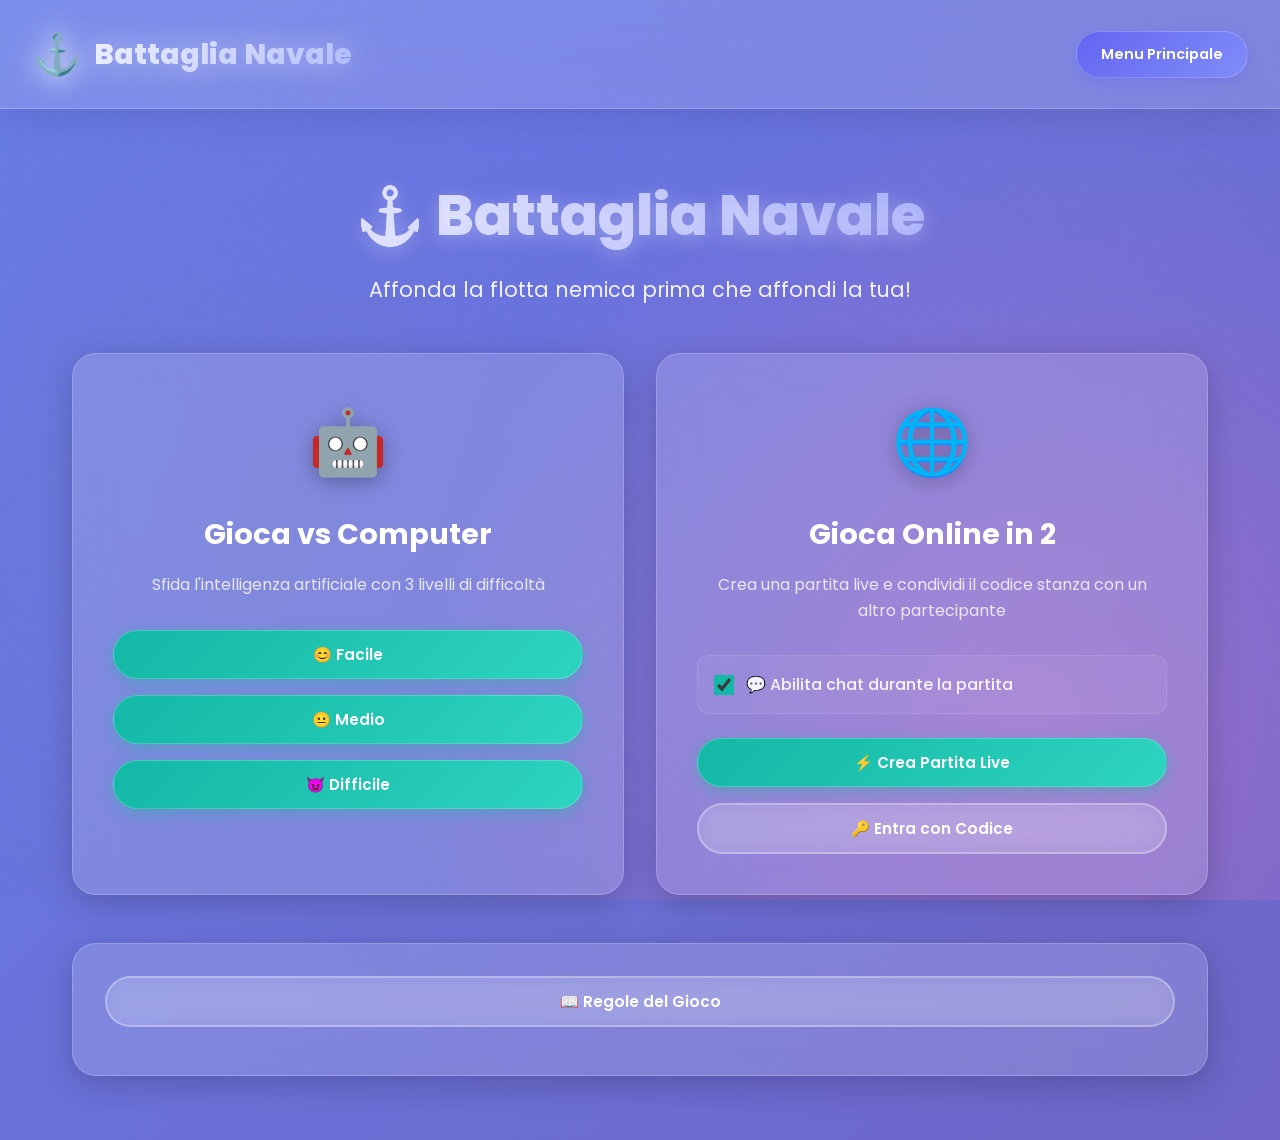
==== frontend/index.html @ 257f8353 "inserito log" ====
<!DOCTYPE html>
<html lang="it">
<head>
    <meta charset="UTF-8">
    <meta name="viewport" content="width=device-width, initial-scale=1.0">
    <meta name="description" content="Battaglia Navale - Gioca contro il computer o sfida un amico online con codice stanza">
    <meta name="keywords" content="battaglia navale, battleship, gioco, ai, multiplayer, online">
    <meta name="author" content="Battaglia Navale">
    
    <meta name="theme-color" content="#6366f1">
    <meta name="apple-mobile-web-app-capable" content="yes">
    <meta name="apple-mobile-web-app-status-bar-style" content="black-translucent">
    <meta name="apple-mobile-web-app-title" content="Battaglia Navale">
    
    <title>Battaglia Navale</title>
    
    <link rel="stylesheet" href="css/style.css?v=2.1">
    <link rel="icon" type="image/svg+xml" href="data:image/svg+xml,<svg xmlns='http://www.w3.org/2000/svg' viewBox='0 0 100 100'><text y='.9em' font-size='90'>⚓</text></svg>">
</head>
<body>
    <header>
        <div class="header-content">
            <div class="logo">
                Battaglia Navale
            </div>
            <div class="header-actions">
                <div class="mode-badge" id="modeBadge">Menu Principale</div>
                <button class="btn btn-secondary" id="backBtn" style="display: none;">
                    ← Indietro
                </button>
            </div>
        </div>
    </header>

    <main>
        <div id="menuScreen" class="screen active">
            <div class="menu-container">
                <div class="menu-hero">
                    <h1 class="menu-title">⚓ Battaglia Navale</h1>
                    <p class="menu-subtitle">Affonda la flotta nemica prima che affondi la tua!</p>
                </div>

                <div class="menu-options">
                    <div class="menu-card">
                        <div class="menu-card-icon">🤖</div>
                        <h2 class="menu-card-title">Gioca vs Computer</h2>
                        <p class="menu-card-description">Sfida l'intelligenza artificiale con 3 livelli di difficoltà</p>
                        <div class="difficulty-buttons">
                            <button class="btn btn-primary" data-mode="cpu" data-difficulty="easy">
                                😊 Facile
                            </button>
                            <button class="btn btn-primary" data-mode="cpu" data-difficulty="medium">
                                😐 Medio
                            </button>
                            <button class="btn btn-primary" data-mode="cpu" data-difficulty="hard">
                                😈 Difficile
                            </button>
                        </div>
                    </div>

                    <div class="menu-card">
                        <div class="menu-card-icon">🌐</div>
                        <h2 class="menu-card-title">Gioca Online in 2</h2>
                        <p class="menu-card-description">Crea una partita live e condividi il codice stanza con un altro partecipante</p>
                        <div class="chat-option-container">
                            <label class="chat-option-label">
                                <input type="checkbox" id="enableChatCheckbox" checked>
                                <span class="chat-option-text">💬 Abilita chat durante la partita</span>
                            </label>
                        </div>
                        <div class="difficulty-buttons">
                            <button class="btn btn-primary" data-mode="online-quick">
                                ⚡ Crea Partita Live
                            </button>
                            <button class="btn btn-secondary" data-mode="online-private">
                                🔑 Entra con Codice
                            </button>
                        </div>
                    </div>
                </div>

                <div class="rules-section">
                    <button class="btn btn-secondary" id="toggleRules">
                        📖 Regole del Gioco
                    </button>
                    <div class="rules-content" id="rulesContent" style="display: none;">
                        <h3>Come si gioca</h3>
                        <ul>
                            <li><strong>Obiettivo:</strong> Affonda tutte le navi avversarie prima che affondi le tue</li>
                            <li><strong>Griglia:</strong> 10x10 (A-J, 1-10)</li>
                            <li><strong>Navi:</strong> Portaerei (5), Corazzata (4), Incrociatore (3), Sottomarino (3), Cacciatorpediniere (2)</li>
                            <li><strong>Setup:</strong> Posiziona le tue navi orizzontalmente o verticalmente (senza sovrapposizioni)</li>
                            <li><strong>Turni:</strong> A turno, scegli una cella nella griglia avversaria per attaccare</li>
                            <li><strong>Esiti:</strong> 💧 Acqua (mancato), ✕ Colpito, 💥 Affondato</li>
                            <li><strong>Online:</strong> Un giocatore crea la stanza e condivide il codice, l'altro entra con quel codice</li>
                            <li><strong>Vittoria:</strong> Vince chi affonda per primo tutte le navi avversarie</li>
                        </ul>
                    </div>
                </div>
            </div>
        </div>

        <div id="setupScreen" class="screen">
            <div class="setup-container">
                <div class="setup-header">
                    <h2 class="setup-title">Posiziona le tue navi</h2>
                    <p class="setup-subtitle">Clicca su una nave e poi sulla griglia per posizionarla</p>
                    <div id="onlineSetupInfo" class="online-setup-info" style="display: none;">
                        <strong>Partita live:</strong> condividi il codice
                        <span id="activeRoomCode" style="font-weight: bold; font-size: 1.2em; color: #6366f1;">-</span>
                        <button class="btn btn-copy" id="copySetupCodeBtn" title="Copia codice">📋 Copia</button>
                        con l'altro partecipante
                    </div>
                </div>

                <div class="setup-content">
                    <div class="ships-panel">
                        <h3>Flotta Disponibile</h3>
                        <div id="shipsList" class="ships-selection"></div>
                        <div class="setup-controls">
                            <button class="btn btn-secondary" id="rotateBtn">
                                🔄 Ruota Nave
                            </button>
                            <button class="btn btn-secondary" id="randomBtn">
                                🎲 Posizionamento Casuale
                            </button>
                            <button class="btn btn-primary" id="startGameBtn" disabled>
                                ▶️ Inizia Partita
                            </button>
                        </div>
                    </div>

                    <div class="setup-grid-container">
                        <div id="setupGrid" class="grid"></div>
                        <div class="setup-legend">
                            <div class="legend-item">
                                <div class="legend-color" style="background: linear-gradient(135deg, rgba(51, 65, 85, 0.9) 0%, rgba(30, 41, 59, 0.9) 100%);"></div>
                                <span>Nave posizionata</span>
                            </div>
                            <div class="legend-item">
                                <div class="legend-color" style="background: linear-gradient(135deg, #0ea5e9 0%, #0284c7 100%);"></div>
                                <span>Acqua</span>
                            </div>
                        </div>
                    </div>

                    <div class="placement-mode-panel">
                        <h3>Modalità Posizionamento</h3>
                        <div class="placement-mode-toggle">
                            <label class="mode-option">
                                <input type="radio" name="placementMode" value="quick" checked>
                                <div class="mode-content">
                                    <span class="mode-icon">⚡</span>
                                    <div>
                                        <strong>Rapido</strong>
                                        <small>1 click, posizionamento automatico</small>
                                    </div>
                                </div>
                            </label>
                            <label class="mode-option">
                                <input type="radio" name="placementMode" value="manual">
                                <div class="mode-content">
                                    <span class="mode-icon">✋</span>
                                    <div>
                                        <strong>Manuale</strong>
                                        <small>Seleziona ogni cella della nave</small>
                                    </div>
                                </div>
                            </label>
                        </div>
                        
                        <div id="manualModeControls" style="display: none;">
                            <div class="selection-counter" id="selectionCounter">
                                0/5 celle selezionate
                            </div>
                            <div class="selection-hint" id="selectionHint">
                                Seleziona le celle sulla stessa riga o colonna
                            </div>
                            <div class="manual-controls">
                                <button class="btn btn-secondary" id="cancelSelectionBtn">
                                    ❌ Annulla
                                </button>
                                <button class="btn btn-primary" id="confirmPlacementBtn" disabled>
                                    ✓ Conferma Posizionamento
                                </button>
                            </div>
                        </div>
                    </div>
                </div>
            </div>
        </div>

        <div id="gameScreen" class="screen">
            <div class="game-container">
                <div class="online-status-bar" id="onlineStatusBar" style="display: none;">
                    <div>
                        <strong>Codice stanza:</strong>
                        <span id="gameRoomCode" style="font-weight: bold; font-size: 1.1em; color: #6366f1;">-</span>
                        <button class="btn btn-copy btn-copy-small" id="copyGameCodeBtn" title="Copia codice">📋</button>
                    </div>
                    <div><strong>Stato:</strong> <span id="connectionStatus">Connesso</span></div>
                </div>

                <div class="grids-area">
                    <div class="grid-section grid-section-enemy">
                        <div class="grid-header">
                            <h3 class="grid-title">🎯 Griglia Nemica</h3>
                            <div class="turn-indicator turn-waiting" id="enemyTurnIndicator">
                                In attesa...
                            </div>
                        </div>
                        <div class="grid-wrapper">
                            <div id="enemyGrid" class="grid grid-large"></div>
                            <div class="ships-compact">
                                <h4>⚓ Flotta</h4>
                                <ul class="ships-list-compact" id="enemyShipsList"></ul>
                            </div>
                        </div>
                        <div class="grid-stats">
                            <h4>📊 I Miei Attacchi</h4>
                            <div class="stats-compact">
                                <div class="stat-item-compact">
                                    <div class="stat-label">Colpi</div>
                                    <div class="stat-value" id="shotsCount">0</div>
                                </div>
                                <div class="stat-item-compact">
                                    <div class="stat-label">Colpiti</div>
                                    <div class="stat-value" id="hitsCount">0</div>
                                </div>
                                <div class="stat-item-compact">
                                    <div class="stat-label">Mancati</div>
                                    <div class="stat-value" id="missesCount">0</div>
                                </div>
                                <div class="stat-item-compact">
                                    <div class="stat-label">Precisione</div>
                                    <div class="stat-value" id="accuracyValue">0%</div>
                                </div>
                            </div>
                        </div>
                    </div>

                    <div class="grid-section grid-section-my">
                        <div class="grid-header">
                            <h3 class="grid-title">🛡️ La Mia Flotta</h3>
                            <div class="turn-indicator turn-waiting" id="myTurnIndicator">
                                In attesa...
                            </div>
                        </div>
                        <div class="grid-wrapper">
                            <div id="myGrid" class="grid grid-large"></div>
                            <div class="ships-compact">
                                <h4>🚢 Flotta</h4>
                                <ul class="ships-list-compact" id="myShipsList"></ul>
                            </div>
                        </div>
                        <div class="grid-stats">
                            <h4>📊 Attacchi Nemici</h4>
                            <div class="stats-compact">
                                <div class="stat-item-compact">
                                    <div class="stat-label">Colpi</div>
                                    <div class="stat-value" id="enemyShotsCount">0</div>
                                </div>
                                <div class="stat-item-compact">
                                    <div class="stat-label">Colpiti</div>
                                    <div class="stat-value" id="enemyHitsCount">0</div>
                                </div>
                                <div class="stat-item-compact">
                                    <div class="stat-label">Mancati</div>
                                    <div class="stat-value" id="enemyMissesCount">0</div>
                                </div>
                                <div class="stat-item-compact">
                                    <div class="stat-label">Precisione</div>
                                    <div class="stat-value" id="enemyAccuracyValue">0%</div>
                                </div>
                            </div>
                        </div>
                        <div class="my-grid-actions">
                            <button class="btn btn-secondary" id="surrenderBtn">
                                🏳️ Arrenditi
                            </button>
                        </div>
                    </div>
                </div>

                <div id="chatPanel" class="chat-panel" style="display: none;">
                    <div class="chat-header">
                        <h3>💬 Chat partita</h3>
                    </div>
                    <div id="chatMessages" class="chat-messages"></div>
                    <div class="chat-input-row">
                        <input type="text" id="chatInput" class="chat-input" maxlength="200" placeholder="Scrivi un messaggio...">
                        <button class="btn btn-primary" id="sendChatBtn">Invia</button>
                    </div>
                </div>
            </div>
        </div>

        <div id="privateRoomModal" class="modal" style="display: none;">
            <div class="modal-content">
                <h2>🔑 Entra in una partita live</h2>
                <div class="modal-body">
                    <p>Inserisci il codice partecipante condiviso dall'altro giocatore.</p>
                    <input type="text" id="roomCodeInput" class="room-code-input" maxlength="64" placeholder="Es. abc123xyz">
                </div>
                <div class="modal-actions">
                    <button class="btn btn-secondary" id="cancelRoomBtn">Annulla</button>
                    <button class="btn btn-primary" id="joinRoomBtn">Entra</button>
                </div>
            </div>
        </div>

        <div id="slotMachineModal" class="modal" style="display: none;">
            <div class="modal-content slot-machine-modal">
                <h2 class="slot-machine-title">🎉 Complimenti! 🎉</h2>
                <p class="slot-machine-subtitle">Hai affondato una nave!<br>Premi START per scoprire il tuo premio!</p>
                
                <div class="slot-machine-container">
                    <div class="slot-machine">
                        <div class="slot-reel" id="slotReel1">
                            <div class="slot-item">Dimmi</div>
                            <div class="slot-item">Dammi</div>
                            <div class="slot-item">Comanda</div>
                        </div>
                    </div>
                </div>
                
                <div class="slot-result" id="slotResult" style="display: none;">
                    <div class="slot-result-text"></div>
                </div>
                
                <div class="modal-actions">
                    <button class="btn btn-primary btn-large start-button" id="startStopSlotBtn">
                        🎰 START
                    </button>
                    <button class="btn btn-secondary" id="closeSlotBtn" style="display: none;">
                        Continua a Giocare
                    </button>
                </div>
            </div>
        </div>
        <div id="opponentSlotModal" class="modal" style="display: none;">
            <div class="modal-content slot-machine-modal">
                <h2 class="slot-machine-title">😱 Che disdetta!</h2>
                <p class="slot-machine-subtitle">Il tuo avversario ha affondato una tua nave...<br>e ora stai per conoscere la tua penitenza!</p>
                
                <div class="slot-machine-container">
                    <div class="slot-machine">
                        <div class="slot-reel spinning" id="opponentSlotReel">
                            <div class="slot-item">Dimmi</div>
                            <div class="slot-item">Dammi</div>
                            <div class="slot-item">Comanda</div>
                        </div>
                    </div>
                </div>
                
                <div class="slot-result" id="opponentSlotResult" style="display: none;">
                    <div class="slot-result-text"></div>
                </div>
                
                <div class="modal-actions">
                    <button class="btn btn-secondary" id="closeOpponentSlotBtn" style="display: none;">
                        Continua a Giocare
                    </button>
                </div>
            </div>
        </div>


        <div id="gameOverModal" class="modal" style="display: none;">
            <div class="modal-content">
                <h2 id="gameOverTitle">Partita Terminata</h2>
                <div class="modal-body">
                    <div id="gameOverMessage" class="game-over-message"></div>
                    <div id="gameOverStats" class="game-over-stats"></div>
                </div>
                <div class="modal-actions">
                    <button class="btn btn-primary" id="playAgainBtn">Gioca Ancora</button>
                    <button class="btn btn-secondary" id="backToMenuBtn">Menu Principale</button>
                </div>
            </div>
        </div>
    </main>

    <div id="toastContainer" class="toast-container"></div>

    <script src="js/peerjs.min.js?v=2"></script>
    <script src="js/utils.js?v=2"></script>
    <script src="js/ship.js?v=2"></script>
    <script src="js/grid.js?v=2"></script>
    <script src="js/ai.js?v=2"></script>
    <script src="js/game-engine.js?v=2"></script>
    <script src="js/ui.js?v=2"></script>
    <script src="js/placement-modes.js?v=2"></script>
    <script src="js/slot-machine.js?v=2"></script>
    <script src="js/peer-multiplayer.js?v=2"></script>
    <script src="js/app.js?v=2"></script>
</body>
</html>
---- frontend/css/style.css ----
@import url('https://fonts.googleapis.com/css2?family=Poppins:wght@300;400;600;700;800&display=swap');

* {
    margin: 0;
    padding: 0;
    box-sizing: border-box;
}

:root {
    --primary-color: #6366f1;
    --primary-light: #818cf8;
    --primary-dark: #4f46e5;
    --secondary-color: #14b8a6;
    --secondary-light: #2dd4bf;
    --accent-color: #f59e0b;
    --danger-color: #ef4444;
    --success-color: #10b981;
    --water-color: #0ea5e9;
    --water-light: #38bdf8;
    --water-dark: #0284c7;
    --hit-color: #f97316;
    --miss-color: #64748b;
    --sunk-color: #dc2626;
    --bg-dark: #0f172a;
    --bg-card: rgba(255, 255, 255, 0.1);
    --text-light: #ffffff;
    --text-dark: #1e293b;
    --glass-bg: rgba(255, 255, 255, 0.15);
    --glass-border: rgba(255, 255, 255, 0.2);
}

body {
    font-family: 'Poppins', sans-serif;
    background: linear-gradient(135deg, #667eea 0%, #764ba2 50%, #f093fb 100%);
    background-size: 400% 400%;
    animation: gradientShift 15s ease infinite;
    min-height: 100vh;
    display: flex;
    flex-direction: column;
    color: var(--text-light);
    position: relative;
    overflow-x: hidden;
}

body::before {
    content: '';
    position: fixed;
    top: 0;
    left: 0;
    right: 0;
    bottom: 0;
    background:
        radial-gradient(circle at 20% 50%, rgba(120, 119, 198, 0.3) 0%, transparent 50%),
        radial-gradient(circle at 80% 80%, rgba(255, 121, 198, 0.3) 0%, transparent 50%),
        radial-gradient(circle at 40% 20%, rgba(99, 102, 241, 0.2) 0%, transparent 50%);
    pointer-events: none;
    z-index: 0;
}

@keyframes gradientShift {
    0% { background-position: 0% 50%; }
    50% { background-position: 100% 50%; }
    100% { background-position: 0% 50%; }
}

/* Header */
header {
    background: var(--glass-bg);
    backdrop-filter: blur(20px);
    -webkit-backdrop-filter: blur(20px);
    border-bottom: 1px solid var(--glass-border);
    color: var(--text-light);
    padding: 1.5rem 2rem;
    box-shadow: 0 8px 32px rgba(0, 0, 0, 0.1);
    position: relative;
    z-index: 10;
}

.header-content {
    max-width: 1400px;
    margin: 0 auto;
    display: flex;
    justify-content: space-between;
    align-items: center;
}

.logo {
    font-size: 1.8rem;
    font-weight: 800;
    display: flex;
    align-items: center;
    gap: 0.75rem;
    background: linear-gradient(135deg, #fff 0%, #a5b4fc 100%);
    -webkit-background-clip: text;
    -webkit-text-fill-color: transparent;
    background-clip: text;
    text-shadow: 0 0 30px rgba(255, 255, 255, 0.5);
}

.logo::before {
    content: "⚓";
    font-size: 2.5rem;
    filter: drop-shadow(0 0 10px rgba(255, 255, 255, 0.5));
    -webkit-text-fill-color: white;
}

.header-actions {
    display: flex;
    gap: 1rem;
    align-items: center;
}

.mode-badge {
    background: linear-gradient(135deg, var(--primary-color) 0%, var(--primary-light) 100%);
    padding: 0.75rem 1.5rem;
    border-radius: 50px;
    font-size: 0.9rem;
    font-weight: 600;
    box-shadow: 0 4px 15px rgba(99, 102, 241, 0.4);
    border: 1px solid rgba(255, 255, 255, 0.2);
    position: relative;
    overflow: hidden;
}

.mode-badge::before {
    content: '';
    position: absolute;
    top: 0;
    left: -100%;
    width: 100%;
    height: 100%;
    background: linear-gradient(90deg, transparent, rgba(255, 255, 255, 0.3), transparent);
    transition: left 0.5s;
}

.mode-badge:hover::before {
    left: 100%;
}

.btn {
    padding: 0.75rem 1.5rem;
    border: none;
    border-radius: 50px;
    cursor: pointer;
    font-weight: 600;
    transition: all 0.3s ease;
    font-size: 0.95rem;
    font-family: 'Poppins', sans-serif;
    position: relative;
    overflow: hidden;
}

.btn::before {
    content: '';
    position: absolute;
    top: 50%;
    left: 50%;
    width: 0;
    height: 0;
    border-radius: 50%;
    background: rgba(255, 255, 255, 0.3);
    transform: translate(-50%, -50%);
    transition: width 0.6s, height 0.6s;
}

.btn:hover::before {
    width: 300px;
    height: 300px;
}

.btn-primary {
    background: linear-gradient(135deg, var(--secondary-color) 0%, var(--secondary-light) 100%);
    color: white;
    box-shadow: 0 4px 15px rgba(20, 184, 166, 0.4);
    border: 1px solid rgba(255, 255, 255, 0.2);
}

.btn-primary:hover {
    transform: translateY(-3px);
    box-shadow: 0 6px 20px rgba(20, 184, 166, 0.6);
}

.btn-primary:active {
    transform: translateY(-1px);
}

.btn-secondary {
    background: rgba(255, 255, 255, 0.1);
    color: white;
    border: 2px solid rgba(255, 255, 255, 0.3);
    backdrop-filter: blur(10px);
}

.btn-secondary:hover {
    background: rgba(255, 255, 255, 0.2);
    border-color: rgba(255, 255, 255, 0.5);
    transform: translateY(-3px);
}

/* Copy Button Styles */
.btn-copy {
    padding: 0.5rem 1rem;
    font-size: 0.9rem;
    background: linear-gradient(135deg, var(--primary-color) 0%, var(--primary-dark) 100%);
    color: white;
    border: none;
    border-radius: 8px;
    cursor: pointer;
    transition: all 0.3s ease;
    font-weight: 600;
    box-shadow: 0 4px 15px rgba(99, 102, 241, 0.3);
    margin-left: 0.5rem;
}

.btn-copy:hover {
    transform: translateY(-2px);
    box-shadow: 0 6px 20px rgba(99, 102, 241, 0.5);
}

.btn-copy:active {
    transform: translateY(0);
}

.btn-copy-small {
    padding: 0.3rem 0.6rem;
    font-size: 0.85rem;
    margin-left: 0.3rem;
}

/* Main Container */
main {
    flex: 1;
    padding: 2rem;
    max-width: 1400px;
    margin: 0 auto;
    width: 100%;
    position: relative;
    z-index: 1;
}

/* Game Layout - 3 Colonne: Griglia Nemica | Griglia Mia | Chat */
.game-container {
    display: grid;
    grid-template-columns: 1fr 1fr 350px;
    gap: 1.5rem;
    background: var(--glass-bg);
    backdrop-filter: blur(20px);
    -webkit-backdrop-filter: blur(20px);
    border-radius: 24px;
    padding: 2rem;
    box-shadow:
        0 8px 32px rgba(0, 0, 0, 0.2),
        inset 0 1px 0 rgba(255, 255, 255, 0.1);
    border: 1px solid var(--glass-border);
    position: relative;
    overflow: hidden;
    max-height: 95vh;
}

.game-container::before {
    content: '';
    position: absolute;
    top: -50%;
    right: -50%;
    width: 200%;
    height: 200%;
    background: radial-gradient(circle, rgba(255, 255, 255, 0.1) 0%, transparent 70%);
    animation: rotate 20s linear infinite;
    pointer-events: none;
}

@keyframes rotate {
    from { transform: rotate(0deg); }
    to { transform: rotate(360deg); }
}

/* Grids Area - Contiene le 2 griglie affiancate */
.grids-area {
    display: grid;
    grid-template-columns: 1fr 1fr;
    gap: 1rem;
    grid-column: 1 / 3; /* Occupa le prime 2 colonne del game-container */
    position: relative;
    z-index: 1;
}

.grid-section {
    background: rgba(255, 255, 255, 0.08);
    backdrop-filter: blur(10px);
    padding: 1rem;
    border-radius: 12px;
    border: 1px solid rgba(255, 255, 255, 0.15);
    box-shadow:
        0 8px 32px rgba(0, 0, 0, 0.1),
        inset 0 1px 0 rgba(255, 255, 255, 0.1);
    transition: all 0.3s ease;
    display: flex;
    flex-direction: column;
    gap: 0.75rem;
}

.grid-section:hover {
    transform: translateY(-2px);
    box-shadow:
        0 12px 40px rgba(0, 0, 0, 0.15),
        inset 0 1px 0 rgba(255, 255, 255, 0.15);
}

/* Enemy Grid with Ships Panel */
.grid-section-enemy {
    border: 2px solid rgba(239, 68, 68, 0.5);
    box-shadow:
        0 8px 32px rgba(0, 0, 0, 0.1),
        0 0 30px rgba(239, 68, 68, 0.3),
        inset 0 1px 0 rgba(255, 255, 255, 0.1);
}

.grid-section-enemy:hover {
    box-shadow:
        0 12px 40px rgba(0, 0, 0, 0.15),
        0 0 40px rgba(239, 68, 68, 0.4),
        inset 0 1px 0 rgba(255, 255, 255, 0.15);
}

.enemy-grid-wrapper {
    display: flex;
    gap: 1rem;
    align-items: flex-start;
}

/* My Grid */
.grid-section-my {
    border: 2px solid rgba(20, 184, 166, 0.5);
    box-shadow:
        0 8px 32px rgba(0, 0, 0, 0.1),
        0 0 30px rgba(20, 184, 166, 0.3),
        inset 0 1px 0 rgba(255, 255, 255, 0.1);
}

.grid-section-my:hover {
    box-shadow:
        0 12px 40px rgba(0, 0, 0, 0.15),
        0 0 40px rgba(20, 184, 166, 0.4),
        inset 0 1px 0 rgba(255, 255, 255, 0.15);
}

/* Grid Wrapper - Contains grid and ships panel */
.grid-wrapper {
    display: flex;
    flex-direction: column;
    gap: 0.75rem;
    align-items: center;
}

/* My Grid Actions - Surrender Button */
.my-grid-actions {
    margin-top: 1rem;
    display: flex;
    justify-content: center;
}

.my-grid-actions .btn {
    width: 100%;
    max-width: 300px;
}

.grid-header {
    display: flex;
    justify-content: space-between;
    align-items: center;
    margin-bottom: 1rem;
}

.grid-title {
    font-size: 1.1rem;
    font-weight: 700;
    display: flex;
    align-items: center;
    gap: 0.5rem;
    color: white;
    text-shadow: 0 2px 10px rgba(0, 0, 0, 0.3);
}

.grid-title::before {
    font-size: 1.5rem;
    filter: drop-shadow(0 2px 5px rgba(0, 0, 0, 0.3));
}

.turn-indicator {
    padding: 0.75rem 1.5rem;
    border-radius: 50px;
    font-weight: 600;
    font-size: 0.9rem;
    border: 1px solid rgba(255, 255, 255, 0.2);
    box-shadow: 0 4px 15px rgba(0, 0, 0, 0.2);
}

.turn-active {
    background: linear-gradient(135deg, var(--secondary-color) 0%, var(--secondary-light) 100%);
    color: white;
    animation: pulse 2s ease-in-out infinite;
    box-shadow: 0 4px 20px rgba(20, 184, 166, 0.5);
}

.turn-waiting {
    background: rgba(100, 116, 139, 0.3);
    color: rgba(255, 255, 255, 0.7);
    backdrop-filter: blur(10px);
}

@keyframes pulse {
    0%, 100% {
        transform: scale(1);
        box-shadow: 0 4px 20px rgba(20, 184, 166, 0.5);
    }
    50% {
        transform: scale(1.05);
        box-shadow: 0 6px 30px rgba(20, 184, 166, 0.8);
    }
}

/* Grid */
.grid {
    display: grid;
    grid-template-columns: 20px repeat(10, 1fr);
    grid-template-rows: 20px repeat(10, 1fr);
    gap: 2px;
    background: rgba(0, 0, 0, 0.2);
    padding: 2px;
    border-radius: 12px;
    max-width: 320px;
    width: 100%;
    box-shadow: inset 0 2px 10px rgba(0, 0, 0, 0.2);
}

.grid-large {
    max-width: 320px;
    width: 100%;
}

.grid-small {
    max-width: 220px;
    width: 100%;
}

.grid-small .grid-label {
    font-size: 0.65rem;
}

.grid-small .grid-cell {
    border-radius: 3px;
}

.grid-large .grid-label {
    font-size: 0.75rem;
}

.grid-label {
    background: linear-gradient(135deg, rgba(15, 23, 42, 0.8) 0%, rgba(30, 41, 59, 0.8) 100%);
    backdrop-filter: blur(10px);
    color: white;
    display: flex;
    align-items: center;
    justify-content: center;
    font-weight: 700;
    font-size: 0.75rem;
    border-radius: 4px;
    border: 1px solid rgba(255, 255, 255, 0.1);
    text-shadow: 0 1px 3px rgba(0, 0, 0, 0.5);
}

.grid-cell {
    background: linear-gradient(135deg, var(--water-color) 0%, var(--water-dark) 100%);
    aspect-ratio: 1;
    cursor: pointer;
    transition: all 0.3s cubic-bezier(0.4, 0, 0.2, 1);
    position: relative;
    border-radius: 6px;
    box-shadow:
        0 2px 8px rgba(0, 0, 0, 0.2),
        inset 0 1px 0 rgba(255, 255, 255, 0.2);
    border: 1px solid rgba(255, 255, 255, 0.1);
}

.grid-cell::before {
    content: '';
    position: absolute;
    top: 0;
    left: 0;
    right: 0;
    bottom: 0;
    background: linear-gradient(135deg, rgba(255, 255, 255, 0.2) 0%, transparent 100%);
    border-radius: 6px;
    opacity: 0;
    transition: opacity 0.3s;
}

.grid-cell:hover::before {
    opacity: 1;
}

.grid-cell:hover:not(.hit):not(.miss):not(.ship) {
    transform: scale(1.1) translateY(-2px);
    box-shadow:
        0 8px 20px rgba(14, 165, 233, 0.4),
        inset 0 1px 0 rgba(255, 255, 255, 0.3);
    z-index: 10;
}

.grid-cell.ship {
    background: linear-gradient(135deg, #3b82f6 0%, #1d4ed8 100%);
    border: 2px solid rgba(191, 219, 254, 0.7);
    box-shadow:
        0 2px 8px rgba(29, 78, 216, 0.35),
        inset 0 1px 0 rgba(255, 255, 255, 0.2);
}

.grid-cell.manual-selected {
    background: linear-gradient(135deg, #bbf7d0 0%, #86efac 100%);
    border: 2px solid rgba(34, 197, 94, 0.55);
    box-shadow:
        0 0 16px rgba(134, 239, 172, 0.45),
        inset 0 1px 0 rgba(255, 255, 255, 0.35);
}

.grid-cell.manual-invalid {
    background: linear-gradient(135deg, #fca5a5 0%, #ef4444 100%);
    border: 2px solid rgba(185, 28, 28, 0.55);
    box-shadow:
        0 0 16px rgba(239, 68, 68, 0.35),
        inset 0 1px 0 rgba(255, 255, 255, 0.2);
}

.grid-cell.miss {
    background: linear-gradient(135deg, var(--miss-color) 0%, #475569 100%);
    animation: missAnimation 0.5s ease-out;
}

@keyframes missAnimation {
    0% { transform: scale(0); opacity: 0; }
    50% { transform: scale(1.2); }
    100% { transform: scale(1); opacity: 1; }
}

.grid-cell.miss::after {
    content: "○";
    color: rgba(255, 255, 255, 0.8);
    font-size: 1.8rem;
    position: absolute;
    top: 50%;
    left: 50%;
    transform: translate(-50%, -50%);
    text-shadow: 0 2px 5px rgba(0, 0, 0, 0.5);
    font-weight: 300;
}

.grid-cell.hit {
    background: linear-gradient(135deg, var(--hit-color) 0%, #ea580c 100%);
    box-shadow:
        0 0 20px rgba(249, 115, 22, 0.6),
        inset 0 0 10px rgba(0, 0, 0, 0.3);
}

/* Animation only for newly hit cells */
.grid-cell.hit.new-hit {
    animation: hitAnimation 0.6s ease-out;
}

@keyframes hitAnimation {
    0% { transform: scale(0) rotate(0deg); opacity: 0; }
    50% { transform: scale(1.3) rotate(180deg); }
    100% { transform: scale(1) rotate(360deg); opacity: 1; }
}

.grid-cell.hit::after {
    content: "✕";
    color: white;
    font-size: 2rem;
    font-weight: 900;
    position: absolute;
    top: 50%;
    left: 50%;
    transform: translate(-50%, -50%);
    text-shadow: 0 2px 10px rgba(0, 0, 0, 0.5);
    filter: drop-shadow(0 0 5px rgba(255, 255, 255, 0.5));
}

.grid-cell.sunk {
    background: linear-gradient(135deg, var(--sunk-color) 0%, #991b1b 100%);
    box-shadow:
        0 0 30px rgba(220, 38, 38, 0.8),
        inset 0 0 15px rgba(0, 0, 0, 0.5);
}

/* Animation only for newly sunk cells */
.grid-cell.sunk.new-sunk {
    animation: sunkAnimation 0.8s ease-out;
}

@keyframes sunkAnimation {
    0% { transform: scale(0) rotate(0deg); opacity: 0; }
    30% { transform: scale(1.4) rotate(90deg); }
    60% { transform: scale(0.9) rotate(180deg); }
    100% { transform: scale(1) rotate(360deg); opacity: 1; }
}

.grid-cell.sunk::after {
    content: "💥";
    font-size: 1.8rem;
    position: absolute;
    top: 50%;
    left: 50%;
    transform: translate(-50%, -50%);
    filter: drop-shadow(0 0 10px rgba(255, 255, 0, 0.8));
    animation: explode 0.8s ease-out;
}

@keyframes explode {
    0% { transform: translate(-50%, -50%) scale(0); }
    50% { transform: translate(-50%, -50%) scale(1.5); }
    100% { transform: translate(-50%, -50%) scale(1); }
}

.grid-cell.last-move {
    animation: highlight 1.5s ease-in-out;
}

@keyframes highlight {
    0%, 100% {
        box-shadow: 0 2px 8px rgba(0, 0, 0, 0.2);
    }
    50% {
        box-shadow:
            0 0 30px rgba(20, 184, 166, 0.8),
            0 0 60px rgba(20, 184, 166, 0.4);
        transform: scale(1.15);
    }
}

/* Blue flash animation for new attacks */
.grid-cell.attack-flash {
    animation: blueFlash 0.6s ease-out;
}

@keyframes blueFlash {
    0% {
        background: linear-gradient(135deg, #3b82f6 0%, #1d4ed8 100%);
        box-shadow: 0 0 40px rgba(59, 130, 246, 1), 0 0 80px rgba(59, 130, 246, 0.6);
        transform: scale(1.2);
    }
    50% {
        background: linear-gradient(135deg, #60a5fa 0%, #3b82f6 100%);
        box-shadow: 0 0 50px rgba(96, 165, 250, 1), 0 0 100px rgba(96, 165, 250, 0.8);
        transform: scale(1.3);
    }
    100% {
        transform: scale(1);
    }
}

/* Sidebar */
.sidebar {
    display: flex;
    flex-direction: column;
    gap: 1.5rem;
    position: relative;
    z-index: 1;
}

.info-panel {
    background: rgba(255, 255, 255, 0.08);
    backdrop-filter: blur(10px);
    padding: 1.5rem;
    border-radius: 16px;
    border: 1px solid rgba(255, 255, 255, 0.15);
    box-shadow:
        0 8px 32px rgba(0, 0, 0, 0.1),
        inset 0 1px 0 rgba(255, 255, 255, 0.1);
    transition: all 0.3s ease;
}

.info-panel:hover {
    transform: translateY(-2px);
    box-shadow:
        0 12px 40px rgba(0, 0, 0, 0.15),
        inset 0 1px 0 rgba(255, 255, 255, 0.15);
}

.info-panel h3 {
    margin-bottom: 1rem;
    background: linear-gradient(135deg, #fff 0%, var(--primary-light) 100%);
    -webkit-background-clip: text;
    -webkit-text-fill-color: transparent;
    background-clip: text;
    font-size: 1.1rem;
    font-weight: 700;
    display: flex;
    align-items: center;
    gap: 0.5rem;
}

/* Timer */
.timer {
    text-align: center;
    padding: 1.5rem;
    background: linear-gradient(135deg, rgba(99, 102, 241, 0.2) 0%, rgba(139, 92, 246, 0.2) 100%);
    border-radius: 16px;
    margin-bottom: 1rem;
    border: 1px solid rgba(255, 255, 255, 0.2);
    box-shadow:
        0 4px 20px rgba(99, 102, 241, 0.3),
        inset 0 1px 0 rgba(255, 255, 255, 0.2);
}

.timer-label {
    font-size: 0.85rem;
    color: rgba(255, 255, 255, 0.8);
    margin-bottom: 0.5rem;
    font-weight: 600;
    text-transform: uppercase;
    letter-spacing: 1px;
}

.timer-value {
    font-size: 2.5rem;
    font-weight: 800;
    background: linear-gradient(135deg, #fff 0%, var(--primary-light) 100%);
    -webkit-background-clip: text;
    -webkit-text-fill-color: transparent;
    background-clip: text;
    text-shadow: 0 2px 10px rgba(255, 255, 255, 0.3);
}

.timer-value.warning {
    background: linear-gradient(135deg, #fbbf24 0%, #ef4444 100%);
    -webkit-background-clip: text;
    -webkit-text-fill-color: transparent;
    background-clip: text;
    animation: blink 1s infinite;
}

@keyframes blink {
    0%, 100% { opacity: 1; transform: scale(1); }
    50% { opacity: 0.7; transform: scale(1.05); }
}

/* Ships Compact Panel (for both enemy and my ships) */
.ships-compact {
    background: rgba(255, 255, 255, 0.05);
    backdrop-filter: blur(10px);
    padding: 0.5rem 0.75rem;
    border-radius: 12px;
    border: 1px solid rgba(255, 255, 255, 0.15);
    width: 100%;
    max-width: 320px;
}

.ships-compact h4 {
    font-size: 0.65rem;
    font-weight: 700;
    color: white;
    margin-bottom: 0.4rem;
    text-align: center;
    background: linear-gradient(135deg, #fff 0%, var(--primary-light) 100%);
    -webkit-background-clip: text;
    -webkit-text-fill-color: transparent;
    background-clip: text;
    text-transform: uppercase;
    letter-spacing: 0.5px;
}

.ships-list-compact {
    list-style: none;
    display: flex;
    flex-wrap: wrap;
    gap: 0.3rem;
    justify-content: center;
}

.ships-list-compact .ship-item {
    display: flex;
    align-items: center;
    gap: 0.3rem;
    padding: 0.25rem 0.4rem;
    background: rgba(255, 255, 255, 0.05);
    border-radius: 6px;
    border: 1px solid rgba(255, 255, 255, 0.1);
    transition: all 0.3s ease;
    flex: 0 0 auto;
}

.ships-list-compact .ship-item:hover {
    background: rgba(255, 255, 255, 0.1);
    transform: translateX(2px);
}

.ships-list-compact .ship-item.sunk {
    opacity: 0.4;
    background: rgba(220, 38, 38, 0.1);
}

.ships-list-compact .ship-item.sunk .ship-name {
    text-decoration: line-through;
}

.ships-list-compact .ship-name {
    font-weight: 600;
    color: white;
    font-size: 0.65rem;
    flex: 1;
}

.ships-list-compact .ship-size {
    background: linear-gradient(135deg, var(--primary-color) 0%, var(--primary-light) 100%);
    color: white;
    padding: 0.2rem 0.4rem;
    border-radius: 10px;
    font-size: 0.6rem;
    font-weight: 700;
    box-shadow: 0 2px 8px rgba(99, 102, 241, 0.3);
    border: 1px solid rgba(255, 255, 255, 0.2);
    min-width: 20px;
    text-align: center;
}

.ships-list-compact .ship-status {
    font-size: 1rem;
    filter: drop-shadow(0 2px 5px rgba(0, 0, 0, 0.3));
}

/* Ships List (Original - for backward compatibility) */
.ships-list {
    list-style: none;
}

.ship-item {
    display: flex;
    justify-content: space-between;
    align-items: center;
    padding: 1rem;
    background: rgba(255, 255, 255, 0.05);
    border-radius: 12px;
    margin-bottom: 0.75rem;
    border: 1px solid rgba(255, 255, 255, 0.1);
    transition: all 0.3s ease;
    position: relative;
    overflow: hidden;
}

.ship-item::before {
    content: '';
    position: absolute;
    top: 0;
    left: -100%;
    width: 100%;
    height: 100%;
    background: linear-gradient(90deg, transparent, rgba(255, 255, 255, 0.1), transparent);
    transition: left 0.5s;
}

.ship-item:hover::before {
    left: 100%;
}

.ship-item:hover {
    background: rgba(255, 255, 255, 0.1);
    transform: translateX(5px);
}

.ship-item.sunk {
    opacity: 0.4;
    background: rgba(220, 38, 38, 0.1);
}

.ship-item.sunk .ship-name {
    text-decoration: line-through;
}

.ship-name {
    font-weight: 600;
    color: white;
    font-size: 0.95rem;
}

.ship-size {
    background: linear-gradient(135deg, var(--primary-color) 0%, var(--primary-light) 100%);
    color: white;
    padding: 0.35rem 0.75rem;
    border-radius: 20px;
    font-size: 0.8rem;
    font-weight: 700;
    box-shadow: 0 2px 10px rgba(99, 102, 241, 0.3);
    border: 1px solid rgba(255, 255, 255, 0.2);
}

.ship-status {
    font-size: 1.5rem;
    filter: drop-shadow(0 2px 5px rgba(0, 0, 0, 0.3));
}

/* Stats */
.stats {
    display: grid;
    grid-template-columns: 1fr 1fr;
    gap: 0.75rem;
}

.stat-item {
    background: rgba(255, 255, 255, 0.05);
    padding: 1rem;
    border-radius: 12px;
    text-align: center;
    border: 1px solid rgba(255, 255, 255, 0.1);
    transition: all 0.3s ease;
    position: relative;
    overflow: hidden;
}

.stat-item::before {
    content: '';
    position: absolute;
    top: 0;
    left: 0;
    right: 0;
    height: 3px;
    background: linear-gradient(90deg, var(--primary-color), var(--secondary-color));
    transform: scaleX(0);
    transition: transform 0.3s ease;
}

.stat-item:hover::before {
    transform: scaleX(1);
}

.stat-item:hover {
    background: rgba(255, 255, 255, 0.1);
    transform: translateY(-3px);
    box-shadow: 0 8px 20px rgba(0, 0, 0, 0.2);
}

.stat-label {
    font-size: 0.75rem;
    color: rgba(255, 255, 255, 0.7);
    margin-bottom: 0.5rem;
    text-transform: uppercase;
    letter-spacing: 0.5px;
    font-weight: 600;
}

.stat-value {
    font-size: 1.8rem;
    font-weight: 800;
    background: linear-gradient(135deg, #fff 0%, var(--secondary-light) 100%);
    -webkit-background-clip: text;
    -webkit-text-fill-color: transparent;
    background-clip: text;
}

/* Grid Stats - Compact stats under each grid */
.grid-stats {
    margin-top: 0.5rem;
    background: rgba(255, 255, 255, 0.05);
    backdrop-filter: blur(10px);
    padding: 0.5rem;
    border-radius: 8px;
    border: 1px solid rgba(255, 255, 255, 0.15);
}

.grid-stats h4 {
    font-size: 0.65rem;
    font-weight: 700;
    color: white;
    margin-bottom: 0.4rem;
    text-align: center;
    background: linear-gradient(135deg, #fff 0%, var(--secondary-light) 100%);
    -webkit-background-clip: text;
    -webkit-text-fill-color: transparent;
    background-clip: text;
    text-transform: uppercase;
    letter-spacing: 0.5px;
}

.stats-compact {
    display: grid;
    grid-template-columns: repeat(4, 1fr);
    gap: 0.35rem;
}

.stat-item-compact {
    background: rgba(255, 255, 255, 0.05);
    padding: 0.35rem 0.25rem;
    border-radius: 6px;
    text-align: center;
    border: 1px solid rgba(255, 255, 255, 0.1);
    transition: all 0.3s ease;
}

.stat-item-compact:hover {
    background: rgba(255, 255, 255, 0.1);
    transform: translateY(-2px);
}

.stat-item-compact .stat-label {
    font-size: 0.6rem;
    color: rgba(255, 255, 255, 0.7);
    margin-bottom: 0.2rem;
    text-transform: uppercase;
    letter-spacing: 0.3px;
    font-weight: 600;
}

.stat-item-compact .stat-value {
    font-size: 1rem;
    font-weight: 800;
    background: linear-gradient(135deg, #fff 0%, var(--secondary-light) 100%);
    -webkit-background-clip: text;
    -webkit-text-fill-color: transparent;
    background-clip: text;
}

/* Bottom Section - Chat */
.game-bottom-section {
    display: flex;
    gap: 1.5rem;
    position: relative;
    z-index: 1;
    margin-top: 1rem;
}

.stats-panel {
    flex: 1;
}

.stats-panel .stats {
    display: grid;
    grid-template-columns: repeat(4, 1fr);
    gap: 1rem;
}

/* Chat (Online Mode) */
.chat-panel {
    display: flex;
    flex-direction: column;
    height: 100%;
    max-height: 90vh;
    position: sticky;
    top: 0;
}

.chat-header {
    background: rgba(255, 255, 255, 0.08);
    backdrop-filter: blur(10px);
    padding: 0.75rem 1rem;
    border-radius: 12px 12px 0 0;
    border: 1px solid rgba(255, 255, 255, 0.15);
    border-bottom: none;
}

.chat-header h3 {
    margin: 0;
    font-size: 0.9rem;
    font-weight: 700;
    background: linear-gradient(135deg, #fff 0%, var(--secondary-light) 100%);
    -webkit-background-clip: text;
    -webkit-text-fill-color: transparent;
    background-clip: text;
}

.chat-messages {
    flex: 1;
    background: rgba(255, 255, 255, 0.03);
    border-radius: 0;
    padding: 1rem;
    overflow-y: auto;
    font-size: 0.85rem;
    border: 1px solid rgba(255, 255, 255, 0.1);
    border-top: none;
    border-bottom: none;
    box-shadow: inset 0 2px 10px rgba(0, 0, 0, 0.1);
}

.chat-messages::-webkit-scrollbar {
    width: 6px;
}

.chat-messages::-webkit-scrollbar-track {
    background: rgba(255, 255, 255, 0.05);
    border-radius: 10px;
}

.chat-messages::-webkit-scrollbar-thumb {
    background: rgba(255, 255, 255, 0.2);
    border-radius: 10px;
}

.chat-messages::-webkit-scrollbar-thumb:hover {
    background: rgba(255, 255, 255, 0.3);
}

.chat-message {
    margin-bottom: 0.75rem;
    padding: 0.75rem;
    background: rgba(255, 255, 255, 0.08);
    border-radius: 10px;
    border: 1px solid rgba(255, 255, 255, 0.1);
    color: white;
    animation: slideIn 0.3s ease-out;
}

@keyframes slideIn {
    from {
        opacity: 0;
        transform: translateY(10px);
    }
    to {
        opacity: 1;
        transform: translateY(0);
    }
}

.chat-message strong {
    color: var(--secondary-light);
    font-weight: 700;
}

.chat-input-row {
    display: flex;
    gap: 0.5rem;
    padding: 0.75rem;
    background: rgba(255, 255, 255, 0.08);
    backdrop-filter: blur(10px);
    border-radius: 0 0 12px 12px;
    border: 1px solid rgba(255, 255, 255, 0.15);
    border-top: none;
}

.chat-input {
    flex: 1;
    padding: 0.65rem 1rem;
    border: 1px solid rgba(255, 255, 255, 0.2);
    border-radius: 50px;
    font-size: 0.85rem;
    background: rgba(255, 255, 255, 0.08);
    color: white;
    font-family: 'Poppins', sans-serif;
    transition: all 0.3s ease;
}

.chat-input::placeholder {
    color: rgba(255, 255, 255, 0.5);
}

.chat-input:focus {
    outline: none;
    border-color: var(--secondary-color);
    background: rgba(255, 255, 255, 0.12);
    box-shadow: 0 0 20px rgba(20, 184, 166, 0.3);
}

.chat-input-row button {
    padding: 0.65rem 1.2rem;
    white-space: nowrap;
    font-size: 0.85rem;
}

/* Responsive - Layout a 3 colonne */
@media (max-width: 1600px) {
    .game-container {
        grid-template-columns: 1fr 1fr 320px;
    }
    
    .grid {
        max-width: 300px;
    }
    
    .grid-large {
        max-width: 300px;
    }
}

@media (max-width: 1400px) {
    .game-container {
        grid-template-columns: 1fr 1fr 300px;
    }
    
    .grid {
        max-width: 280px;
    }
    
    .grid-large {
        max-width: 280px;
    }
}

@media (max-width: 1200px) {
    .game-container {
        grid-template-columns: 1fr;
        max-height: none;
    }
    
    .chat-panel {
        position: relative;
        max-height: 400px;
    }
    
    .grid {
        max-width: 350px;
    }
}

@media (max-width: 1024px) {
    .game-container {
        grid-template-columns: 1fr;
        gap: 1.5rem;
    }

    .grid {
        max-width: 100%;
        margin: 0 auto;
    }

    .sidebar {
        grid-row: 1;
    }
}

@media (max-width: 768px) {
    body {
        font-size: 14px;
    }

    main {
        padding: 1rem;
    }

    .game-container {
        padding: 1.5rem;
        gap: 1.5rem;
    }

    .header-content {
        flex-direction: column;
        gap: 1rem;
        text-align: center;
    }

    .header-actions {
        flex-direction: column;
        width: 100%;
    }

    .header-actions .btn {
        width: 100%;
    }

    .logo {
        font-size: 1.5rem;
    }

    .grid {
        grid-template-columns: 25px repeat(10, 1fr);
        grid-template-rows: 25px repeat(10, 1fr);
        gap: 2px;
    }

    .grid-label {
        font-size: 0.7rem;
    }

    .grid-title {
        font-size: 1.2rem;
    }

    .turn-indicator {
        padding: 0.5rem 1rem;
        font-size: 0.8rem;
    }

    .timer-value {
        font-size: 2rem;
    }

    .stat-value {
        font-size: 1.5rem;
    }
}

@media (max-width: 480px) {
    .game-container {
        padding: 1rem;
    }

    .grid {
        grid-template-columns: 20px repeat(10, 1fr);
        grid-template-rows: 20px repeat(10, 1fr);
    }

    .grid-cell.miss::after,
    .grid-cell.hit::after {
        font-size: 1.2rem;
    }

    .grid-cell.sunk::after {
        font-size: 1rem;
    }
}

/* Accessibility */
.grid-cell:focus {
    outline: 3px solid var(--secondary-color);
    outline-offset: 3px;
    z-index: 100;
    box-shadow:
        0 0 0 3px var(--secondary-color),
        0 0 20px rgba(20, 184, 166, 0.5);
}

.btn:focus {
    outline: 3px solid var(--secondary-color);
    outline-offset: 3px;
}

.chat-input input:focus {
    outline: none;
}

.sr-only {
    position: absolute;
    width: 1px;
    height: 1px;
    padding: 0;
    margin: -1px;
    overflow: hidden;
    clip: rect(0, 0, 0, 0);
    white-space: nowrap;
    border-width: 0;
}

/* Loading animation for future use */
@keyframes shimmer {
    0% {
        background-position: -1000px 0;
    }
    100% {
        background-position: 1000px 0;
    }
}

.loading {
    background: linear-gradient(
        90deg,
        rgba(255, 255, 255, 0.05) 0%,
        rgba(255, 255, 255, 0.15) 50%,
        rgba(255, 255, 255, 0.05) 100%
    );
    background-size: 1000px 100%;
    animation: shimmer 2s infinite;
}

/* Additional Styles for Menu, Modals, and UI Elements */

/* Screen Management */
.screen {
    display: none;
}

.screen.active {
    display: block;
}

/* Menu Screen */
.menu-container {
    max-width: 1200px;
    margin: 0 auto;
    padding: 2rem;
}

.menu-hero {
    text-align: center;
    margin-bottom: 3rem;
}

.menu-title {
    font-size: 3.5rem;
    font-weight: 800;
    background: linear-gradient(135deg, #fff 0%, var(--primary-light) 100%);
    -webkit-background-clip: text;
    -webkit-text-fill-color: transparent;
    background-clip: text;
    margin-bottom: 1rem;
    text-shadow: 0 4px 20px rgba(255, 255, 255, 0.3);
}

.menu-subtitle {
    font-size: 1.3rem;
    color: rgba(255, 255, 255, 0.9);
    font-weight: 400;
}

.menu-options {
    display: grid;
    grid-template-columns: repeat(auto-fit, minmax(400px, 1fr));
    gap: 2rem;
    margin-bottom: 3rem;
}

.menu-card {
    background: var(--glass-bg);
    backdrop-filter: blur(20px);
    -webkit-backdrop-filter: blur(20px);
    border-radius: 24px;
    padding: 2.5rem;
    border: 1px solid var(--glass-border);
    box-shadow: 0 8px 32px rgba(0, 0, 0, 0.2);
    transition: all 0.3s ease;
    text-align: center;
}

.menu-card:hover {
    transform: translateY(-5px);
    box-shadow: 0 12px 48px rgba(0, 0, 0, 0.3);
}

.menu-card-icon {
    font-size: 4rem;
    margin-bottom: 1.5rem;
    filter: drop-shadow(0 4px 10px rgba(0, 0, 0, 0.3));
}

.menu-card-title {
    font-size: 1.8rem;
    font-weight: 700;
    margin-bottom: 1rem;
    color: white;
}

.menu-card-description {
    font-size: 1rem;
    color: rgba(255, 255, 255, 0.8);
    margin-bottom: 2rem;
    line-height: 1.6;
}

.difficulty-buttons,
.online-buttons {
    display: flex;
    flex-direction: column;
    gap: 1rem;
}

.difficulty-buttons .btn,
.online-buttons .btn {
    width: 100%;
}

/* Chat Option Checkbox */
.chat-option-container {
    margin-bottom: 1.5rem;
    padding: 1rem;
    background: rgba(255, 255, 255, 0.05);
    border-radius: 12px;
    border: 1px solid rgba(255, 255, 255, 0.1);
}

.chat-option-label {
    display: flex;
    align-items: center;
    gap: 0.75rem;
    cursor: pointer;
    user-select: none;
}

.chat-option-label input[type="checkbox"] {
    width: 20px;
    height: 20px;
    cursor: pointer;
    accent-color: var(--secondary-color);
}

.chat-option-text {
    font-size: 1rem;
    color: rgba(255, 255, 255, 0.9);
    font-weight: 500;
}

.chat-option-label:hover .chat-option-text {
    color: white;
}

.rules-section {
    background: var(--glass-bg);
    backdrop-filter: blur(20px);
    border-radius: 24px;
    padding: 2rem;
    border: 1px solid var(--glass-border);
    box-shadow: 0 8px 32px rgba(0, 0, 0, 0.2);
}

.rules-section button {
    width: 100%;
    margin-bottom: 1rem;
}

.rules-content {
    padding: 1.5rem;
    background: rgba(255, 255, 255, 0.05);
    border-radius: 16px;
    margin-top: 1rem;
}

.rules-content h3 {
    font-size: 1.5rem;
    margin-bottom: 1rem;
    color: white;
}

.rules-content ul {
    list-style: none;
    padding: 0;
}

.rules-content li {
    padding: 0.75rem 0;
    border-bottom: 1px solid rgba(255, 255, 255, 0.1);
    color: rgba(255, 255, 255, 0.9);
    line-height: 1.6;
}

.rules-content li:last-child {
    border-bottom: none;
}

.rules-content strong {
    color: var(--secondary-light);
    font-weight: 600;
}

/* Setup Screen */
.setup-container {
    background: var(--glass-bg);
    backdrop-filter: blur(20px);
    border-radius: 24px;
    padding: 2rem;
    border: 1px solid var(--glass-border);
    box-shadow: 0 8px 32px rgba(0, 0, 0, 0.2);
}

.setup-header {
    text-align: center;
    margin-bottom: 2rem;
}

.setup-title {
    font-size: 2rem;
    font-weight: 700;
    color: white;
    margin-bottom: 0.5rem;
}

.setup-subtitle {
    font-size: 1rem;
    color: rgba(255, 255, 255, 0.8);
}

.setup-content {
    display: grid;
    grid-template-columns: 320px 1fr 320px;
    gap: 2rem;
    align-items: start;
}

.ships-panel {
    background: rgba(255, 255, 255, 0.08);
    backdrop-filter: blur(10px);
    padding: 1.5rem;
    border-radius: 20px;
    border: 1px solid rgba(255, 255, 255, 0.15);
}

.ships-panel h3 {
    font-size: 1.2rem;
    margin-bottom: 1rem;
    color: white;
}

.ships-selection {
    margin-bottom: 1.5rem;
}

/* Placement Mode Panel */
.placement-mode-panel {
    background: rgba(255, 255, 255, 0.08);
    backdrop-filter: blur(10px);
    padding: 1.5rem;
    border-radius: 20px;
    border: 1px solid rgba(255, 255, 255, 0.15);
}

.placement-mode-panel h3 {
    font-size: 1.2rem;
    margin-bottom: 1rem;
    color: white;
}

.placement-mode-toggle {
    display: flex;
    flex-direction: column;
    gap: 0.75rem;
    margin-bottom: 1rem;
}

.mode-option {
    cursor: pointer;
    display: block;
}

.mode-option input[type="radio"] {
    display: none;
}

.mode-option .mode-content {
    display: flex;
    align-items: center;
    gap: 0.75rem;
    padding: 1rem;
    background: rgba(255, 255, 255, 0.05);
    border: 2px solid rgba(255, 255, 255, 0.1);
    border-radius: 12px;
    transition: all 0.3s ease;
}

.mode-option:hover .mode-content {
    background: rgba(255, 255, 255, 0.1);
    border-color: var(--secondary-color);
    transform: translateX(5px);
}

.mode-option input[type="radio"]:checked + .mode-content {
    background: linear-gradient(135deg, var(--secondary-color) 0%, var(--secondary-light) 100%);
    border-color: var(--secondary-light);
    box-shadow: 0 4px 20px rgba(20, 184, 166, 0.4);
}

.mode-icon {
    font-size: 1.5rem;
    filter: drop-shadow(0 2px 4px rgba(0, 0, 0, 0.3));
}

.mode-content strong {
    display: block;
    font-size: 0.95rem;
    color: white;
    margin-bottom: 0.25rem;
}

.mode-content small {
    display: block;
    font-size: 0.75rem;
    color: rgba(255, 255, 255, 0.7);
    line-height: 1.3;
}

.selection-counter {
    background: rgba(99, 102, 241, 0.2);
    padding: 0.75rem;
    border-radius: 8px;
    text-align: center;
    font-weight: 600;
    color: white;
    margin-bottom: 0.75rem;
    border: 1px solid rgba(99, 102, 241, 0.3);
}

.selection-hint {
    background: rgba(255, 193, 7, 0.15);
    padding: 0.75rem;
    border-radius: 8px;
    font-size: 0.85rem;
    color: rgba(255, 255, 255, 0.9);
    margin-bottom: 0.75rem;
    border: 1px solid #ffc107;
    line-height: 1.4;
}

.manual-controls {
    display: flex;
    flex-direction: column;
    gap: 0.5rem;
}

.grid-cell.manual-selected {
    background: linear-gradient(135deg, var(--secondary-color) 0%, var(--secondary-light) 100%);
    box-shadow: 0 0 20px rgba(20, 184, 166, 0.6);
    animation: pulse 1s infinite;
}

.grid-cell.manual-invalid {
    background: linear-gradient(135deg, var(--danger-color) 0%, #dc2626 100%);
    box-shadow: 0 0 20px rgba(239, 68, 68, 0.6);
}

@keyframes pulse {
    0%, 100% {
        transform: scale(1);
        box-shadow: 0 0 20px rgba(20, 184, 166, 0.6);
    }
    50% {
        transform: scale(1.05);
        box-shadow: 0 0 30px rgba(20, 184, 166, 0.8);
    }
}

.ship-select-item {
    background: rgba(255, 255, 255, 0.05);
    border: 2px solid rgba(255, 255, 255, 0.1);
    border-radius: 12px;
    padding: 1rem;
    margin-bottom: 0.75rem;
    cursor: pointer;
    transition: all 0.3s ease;
    display: flex;
    justify-content: space-between;
    align-items: center;
}

.ship-select-item:hover {
    background: rgba(255, 255, 255, 0.1);
    border-color: var(--secondary-color);
    transform: translateX(5px);
}

.ship-select-item.selected {
    background: linear-gradient(135deg, var(--secondary-color) 0%, var(--secondary-light) 100%);
    border-color: var(--secondary-light);
    box-shadow: 0 4px 20px rgba(20, 184, 166, 0.4);
}

.ship-select-item.placed {
    opacity: 0.5;
    cursor: not-allowed;
}

.ship-select-item.placed:hover {
    transform: none;
}

.setup-controls {
    display: flex;
    flex-direction: column;
    gap: 0.75rem;
}

.setup-grid-container {
    display: flex;
    flex-direction: column;
    align-items: center;
    gap: 1.5rem;
}

.setup-legend {
    display: flex;
    gap: 2rem;
    justify-content: center;
}

.legend-item {
    display: flex;
    align-items: center;
    gap: 0.5rem;
    color: rgba(255, 255, 255, 0.9);
    font-size: 0.9rem;
}

.legend-color {
    width: 30px;
    height: 30px;
    border-radius: 6px;
    border: 1px solid rgba(255, 255, 255, 0.2);
}

/* Modal */
.modal {
    position: fixed;
    top: 0;
    left: 0;
    right: 0;
    bottom: 0;
    background: rgba(0, 0, 0, 0.7);
    backdrop-filter: blur(10px);
    display: flex;
    align-items: center;
    justify-content: center;
    z-index: 1000;
    animation: fadeIn 0.3s ease;
}

@keyframes fadeIn {
    from {
        opacity: 0;
    }
    to {
        opacity: 1;
    }
}

.modal-content {
    background: var(--glass-bg);
    backdrop-filter: blur(20px);
    border-radius: 24px;
    padding: 2.5rem;
    border: 1px solid var(--glass-border);
    box-shadow: 0 20px 60px rgba(0, 0, 0, 0.4);
    max-width: 500px;
    width: 90%;
    animation: slideUp 0.3s ease;
}

@keyframes slideUp {
    from {
        transform: translateY(50px);
        opacity: 0;
    }
    to {
        transform: translateY(0);
        opacity: 1;
    }
}

.modal-content h2 {
    font-size: 2rem;
    font-weight: 700;
    color: white;
    margin-bottom: 1.5rem;
    text-align: center;
}

.modal-body {
    margin-bottom: 2rem;
}

.input-group {
    margin-bottom: 1rem;
}

.input-group label {
    display: block;
    margin-bottom: 0.5rem;
    color: rgba(255, 255, 255, 0.9);
    font-weight: 600;
}

.input-group input {
    width: 100%;
    padding: 1rem;
    border: 2px solid rgba(255, 255, 255, 0.2);
    border-radius: 12px;
    background: rgba(255, 255, 255, 0.08);
    color: white;
    font-size: 1.1rem;
    font-family: 'Poppins', sans-serif;
    transition: all 0.3s ease;
    text-align: center;
    font-weight: 700;
    letter-spacing: 2px;
}

.input-group input:focus {
    outline: none;
    border-color: var(--secondary-color);
    background: rgba(255, 255, 255, 0.12);
    box-shadow: 0 0 20px rgba(20, 184, 166, 0.3);
}

.modal-hint {
    font-size: 0.9rem;
    color: rgba(255, 255, 255, 0.7);
    text-align: center;
    margin-top: 0.5rem;
}

.modal-actions {
    display: flex;
    gap: 1rem;
}

.modal-actions .btn {
    flex: 1;
}

.game-over-message {
    text-align: center;
    font-size: 1.5rem;
    font-weight: 600;
    color: white;
    margin-bottom: 1.5rem;
}

.game-over-stats {
    background: rgba(255, 255, 255, 0.05);
    border-radius: 12px;
    padding: 1.5rem;
    margin-bottom: 1rem;
}

.game-over-stats .stat-row {
    display: flex;
    justify-content: space-between;
    padding: 0.75rem 0;
    border-bottom: 1px solid rgba(255, 255, 255, 0.1);
    color: rgba(255, 255, 255, 0.9);
}

.game-over-stats .stat-row:last-child {
    border-bottom: none;
}

.game-over-stats .stat-label {
    font-weight: 600;
}

.game-over-stats .stat-value {
    font-weight: 700;
    color: var(--secondary-light);
}

/* Toast Notifications */
.toast-container {
    position: fixed;
    top: 100px;
    right: 20px;
    z-index: 2000;
    display: flex;
    flex-direction: column;
    gap: 1rem;
}

.toast {
    background: var(--glass-bg);
    backdrop-filter: blur(20px);
    border-radius: 12px;
    padding: 1rem 1.5rem;
    border: 1px solid var(--glass-border);
    box-shadow: 0 8px 32px rgba(0, 0, 0, 0.3);
    color: white;
    min-width: 300px;
    animation: slideInRight 0.3s ease;
    display: flex;
    align-items: center;
    gap: 1rem;
}

@keyframes slideInRight {
    from {
        transform: translateX(400px);
        opacity: 0;
    }
    to {
        transform: translateX(0);
        opacity: 1;
    }
}

.toast.toast-success {
    border-left: 4px solid var(--success-color);
}

.toast.toast-error {
    border-left: 4px solid var(--danger-color);
}

.toast.toast-info {
    border-left: 4px solid var(--primary-color);
}

.toast.toast-warning {
    border-left: 4px solid var(--accent-color);
}

.toast-icon {
    font-size: 1.5rem;
}

.toast-message {
    flex: 1;
    font-weight: 600;
}

.toast-close {
    background: none;
    border: none;
    color: white;
    font-size: 1.2rem;
    cursor: pointer;
    opacity: 0.7;
    transition: opacity 0.3s;
}

.toast-close:hover {
    opacity: 1;
}

/* Responsive Adjustments */
@media (max-width: 1024px) {
    .setup-content {
        grid-template-columns: 1fr;
    }

    .ships-panel {
        order: 2;
    }

    .setup-grid-container {
        order: 1;
    }
}

@media (max-width: 768px) {
    .menu-title {
        font-size: 2.5rem;
    }

    .menu-subtitle {
        font-size: 1.1rem;
    }

    .menu-options {
        grid-template-columns: 1fr;
    }

    .menu-card {
        padding: 2rem;
    }

    .toast-container {
        right: 10px;
        left: 10px;
    }

    .toast {
        min-width: auto;
    }
}

@media (max-width: 480px) {
    .menu-container {
        padding: 1rem;
    }

    .menu-title {
        font-size: 2rem;
    }

    .modal-content {
        padding: 1.5rem;
    }
}


/* ============================================
   MODALITÀ POSIZIONAMENTO DUALE
   ============================================ */

.placement-mode-section {
    margin-top: 20px;
    padding: 15px;
    background: rgba(255, 255, 255, 0.05);
    border-radius: 12px;
    border: 1px solid rgba(255, 255, 255, 0.1);
}

.placement-mode-toggle {
    display: flex;
    flex-direction: column;
    gap: 10px;
}

.mode-option {
    display: block;
    padding: 12px;
    background: rgba(255, 255, 255, 0.08);
    border: 2px solid transparent;
    border-radius: 8px;
    cursor: pointer;
    transition: all 0.3s ease;
}

.mode-option:hover {
    background: rgba(255, 255, 255, 0.12);
    border-color: rgba(102, 126, 234, 0.3);
}

.mode-option input[type="radio"] {
    display: none;
}

.mode-option input[type="radio"]:checked + .mode-content {
    color: #667eea;
}

.mode-option:has(input:checked) {
    background: rgba(102, 126, 234, 0.15);
    border-color: #667eea;
}

.mode-content {
    display: flex;
    align-items: center;
    gap: 12px;
}

.mode-icon {
    font-size: 24px;
    min-width: 30px;
    text-align: center;
}

.mode-content strong {
    display: block;
    font-size: 0.95rem;
    margin-bottom: 2px;
}

.mode-content small {
    display: block;
    font-size: 0.75rem;
    color: rgba(255, 255, 255, 0.6);
}

/* Controlli modalità manuale */
#manualModeControls {
    margin-top: 15px;
    padding-top: 15px;
    border-top: 1px solid rgba(255, 255, 255, 0.1);
}

.selection-counter {
    padding: 10px;
    background: rgba(102, 126, 234, 0.2);
    border-radius: 8px;
    text-align: center;
    font-weight: 600;
    font-size: 1.1rem;
    margin-bottom: 8px;
}

.selection-hint {
    padding: 8px;
    background: rgba(255, 193, 7, 0.15);
    border-left: 3px solid #ffc107;
    border-radius: 4px;
    font-size: 0.85rem;
    margin-bottom: 12px;
    color: rgba(255, 255, 255, 0.9);
}

.manual-controls {
    display: flex;
    gap: 10px;
}

.manual-controls button {
    flex: 1;
}

/* Celle selezionate in modalità manuale */
.grid-cell.manual-selected {
    border: 3px solid #48bb78 !important;
    background: rgba(72, 187, 120, 0.3) !important;
    box-shadow: 0 0 15px rgba(72, 187, 120, 0.5);
    animation: pulse-green 1s infinite;
}

.grid-cell.manual-invalid {
    border: 3px solid #f56565 !important;
    background: rgba(245, 101, 101, 0.3) !important;
    box-shadow: 0 0 15px rgba(245, 101, 101, 0.5);
    animation: shake 0.5s;
}

@keyframes pulse-green {
    0%, 100% {
        box-shadow: 0 0 15px rgba(72, 187, 120, 0.5);
    }
    50% {
        box-shadow: 0 0 25px rgba(72, 187, 120, 0.8);
    }
}

@keyframes shake {
    0%, 100% { transform: translateX(0); }
    25% { transform: translateX(-5px); }
    75% { transform: translateX(5px); }
}

/* Responsive */
@media (max-width: 768px) {
    .mode-content {
        font-size: 0.9rem;
    }
    
    .mode-icon {
        font-size: 20px;
    }
    
    .manual-controls {
        flex-direction: column;
    }
}


/* ============================================
   SLOT MACHINE MODAL STYLES
   ============================================ */

.slot-machine-modal {
    max-width: 600px;
    text-align: center;
}

.slot-machine-title {
    font-size: 2rem;
    font-weight: 800;
    background: linear-gradient(135deg, #ffd700 0%, #ffed4e 50%, #ffd700 100%);
    -webkit-background-clip: text;
    -webkit-text-fill-color: transparent;
    background-clip: text;
    margin-bottom: 0.5rem;
    animation: titlePulse 2s ease-in-out infinite;
}

@keyframes titlePulse {
    0%, 100% { transform: scale(1); }
    50% { transform: scale(1.05); }
}

.slot-machine-subtitle {
    font-size: 1.1rem;
    color: rgba(255, 255, 255, 0.9);
    margin-bottom: 2rem;
    line-height: 1.6;
}

.slot-machine-container {
    background: linear-gradient(135deg, rgba(99, 102, 241, 0.3) 0%, rgba(139, 92, 246, 0.3) 100%);
    border: 3px solid rgba(255, 215, 0, 0.5);
    border-radius: 20px;
    padding: 2rem;
    margin-bottom: 1.5rem;
    box-shadow: 
        0 0 30px rgba(255, 215, 0, 0.3),
        inset 0 0 20px rgba(255, 255, 255, 0.1);
}

.slot-machine {
    display: flex;
    justify-content: center;
    gap: 1rem;
    perspective: 1000px;
}

.slot-reel {
    width: 140px;
    height: 180px;
    background: linear-gradient(135deg, rgba(15, 23, 42, 0.9) 0%, rgba(30, 41, 59, 0.9) 100%);
    border: 3px solid rgba(255, 215, 0, 0.6);
    border-radius: 15px;
    overflow: hidden;
    position: relative;
    box-shadow: 
        0 10px 30px rgba(0, 0, 0, 0.5),
        inset 0 0 20px rgba(255, 215, 0, 0.2);
}

.slot-reel::before {
    content: '';
    position: absolute;
    top: 0;
    left: 0;
    right: 0;
    bottom: 0;
    background: linear-gradient(
        180deg,
        rgba(255, 255, 255, 0.2) 0%,
        transparent 20%,
        transparent 80%,
        rgba(0, 0, 0, 0.3) 100%
    );
    pointer-events: none;
    z-index: 2;
}

.slot-item {
    height: 60px;
    display: flex;
    align-items: center;
    justify-content: center;
    font-size: 1.3rem;
    font-weight: 700;
    color: white;
    background: linear-gradient(135deg, rgba(99, 102, 241, 0.4) 0%, rgba(139, 92, 246, 0.4) 100%);
    border-bottom: 2px solid rgba(255, 255, 255, 0.1);
    text-shadow: 0 2px 10px rgba(0, 0, 0, 0.5);
    transition: all 0.3s ease;
}

.slot-item:hover {
    background: linear-gradient(135deg, rgba(99, 102, 241, 0.6) 0%, rgba(139, 92, 246, 0.6) 100%);
}

/* Animazione rotazione slot */
.slot-reel.spinning {
    animation: none;
}

.slot-reel.spinning .slot-item {
    animation: slotSpin 0.1s linear infinite;
}

@keyframes slotSpin {
    0% { transform: translateY(0); }
    100% { transform: translateY(-180px); }
}

/* Animazione finale quando si ferma */
.slot-reel.stopping {
    animation: slotBounce 0.5s ease-out;
}

@keyframes slotBounce {
    0% { transform: translateY(0); }
    50% { transform: translateY(-10px); }
    100% { transform: translateY(0); }
}

/* Risultato slot */
.slot-result {
    margin: 1.5rem 0;
    padding: 1.5rem;
    background: linear-gradient(135deg, rgba(16, 185, 129, 0.2) 0%, rgba(5, 150, 105, 0.2) 100%);
    border: 2px solid rgba(16, 185, 129, 0.5);
    border-radius: 15px;
    animation: resultAppear 0.5s ease-out;
}

@keyframes resultAppear {
    0% {
        opacity: 0;
        transform: scale(0.8) translateY(-20px);
    }
    100% {
        opacity: 1;
        transform: scale(1) translateY(0);
    }
}

.slot-result-text {
    font-size: 1.8rem;
    font-weight: 800;
    background: linear-gradient(135deg, #10b981 0%, #34d399 100%);
    -webkit-background-clip: text;
    -webkit-text-fill-color: transparent;
    background-clip: text;
    text-transform: uppercase;
    letter-spacing: 2px;
    animation: resultGlow 1.5s ease-in-out infinite;
}

@keyframes resultGlow {
    0%, 100% { 
        filter: drop-shadow(0 0 10px rgba(16, 185, 129, 0.5));
    }
    50% { 
        filter: drop-shadow(0 0 20px rgba(16, 185, 129, 0.8));
    }
}

/* Pulsante STOP grande */
.btn-large {
    font-size: 1.5rem;
    padding: 1rem 3rem;
    font-weight: 800;
    text-transform: uppercase;
    letter-spacing: 2px;
    box-shadow: 0 10px 30px rgba(99, 102, 241, 0.4);
    animation: buttonPulse 2s ease-in-out infinite;
}

@keyframes buttonPulse {
    0%, 100% { 
        transform: scale(1);
        box-shadow: 0 10px 30px rgba(99, 102, 241, 0.4);
    }
    50% { 
        transform: scale(1.05);
        box-shadow: 0 15px 40px rgba(99, 102, 241, 0.6);
    }
}

.btn-large:hover {
    transform: scale(1.1);
    box-shadow: 0 15px 40px rgba(99, 102, 241, 0.6);
}

.btn-large:active {
    transform: scale(0.95);
}

/* Effetti particelle (opzionale) */
@keyframes confetti {
    0% {
        transform: translateY(0) rotate(0deg);
        opacity: 1;
    }
    100% {
        transform: translateY(100vh) rotate(720deg);
        opacity: 0;
    }
}

/* Responsive per slot machine */
@media (max-width: 768px) {
    .slot-machine-modal {
        max-width: 95%;
    }
    
    .slot-machine-title {
        font-size: 1.5rem;
    }
    
    .slot-machine-subtitle {
        font-size: 1rem;
    }
    
    .slot-reel {
        width: 100px;
        height: 150px;
    }
    
    .slot-item {
        height: 50px;
        font-size: 1rem;
    }
    
    .btn-large {
        font-size: 1.2rem;
        padding: 0.8rem 2rem;
    }
    
    .slot-result-text {
        font-size: 1.4rem;
    }
}


/* Multiplayer Live */
.online-setup-info,
.online-status-bar,
.chat-panel,
.room-code-input {
    position: relative;
    z-index: 2;
}

.online-setup-info {
    margin-top: 1rem;
    padding: 0.85rem 1rem;
    border-radius: 14px;
    background: rgba(99, 102, 241, 0.18);
    border: 1px solid rgba(165, 180, 252, 0.35);
    font-size: 0.95rem;
}

.online-status-bar {
    display: flex;
    justify-content: space-between;
    gap: 1rem;
    padding: 1rem 1.25rem;
    border-radius: 16px;
    background: rgba(255, 255, 255, 0.08);
    border: 1px solid rgba(255, 255, 255, 0.18);
    margin-bottom: 0.5rem;
}

.chat-panel {
    display: flex;
    flex-direction: column;
    gap: 0.75rem;
    margin-top: 1rem;
    padding: 1rem;
    border-radius: 18px;
    background: rgba(15, 23, 42, 0.35);
    border: 1px solid rgba(255, 255, 255, 0.14);
    backdrop-filter: blur(12px);
}

.chat-header h3 {
    font-size: 1rem;
    font-weight: 700;
}

.chat-messages {
    min-height: 140px;
    max-height: 220px;
    overflow-y: auto;
    padding: 0.75rem;
    border-radius: 14px;
    background: rgba(255, 255, 255, 0.06);
    border: 1px solid rgba(255, 255, 255, 0.08);
}

.chat-message {
    padding: 0.5rem 0.65rem;
    margin-bottom: 0.5rem;
    border-radius: 10px;
    background: rgba(255, 255, 255, 0.08);
    word-break: break-word;
}

.chat-input-row {
    display: flex;
    gap: 0.75rem;
    align-items: center;
}

.chat-input,
.room-code-input {
    width: 100%;
    padding: 0.9rem 1rem;
    border-radius: 14px;
    border: 1px solid rgba(255, 255, 255, 0.22);
    background: rgba(255, 255, 255, 0.1);
    color: #fff;
    font-family: 'Poppins', sans-serif;
    font-size: 0.95rem;
    outline: none;
}

.chat-input::placeholder,
.room-code-input::placeholder {
    color: rgba(255, 255, 255, 0.65);
}

.room-code-input {
    margin-top: 1rem;
    text-transform: none;
}

@media (max-width: 900px) {
    .online-status-bar,
    .chat-input-row {
        flex-direction: column;
        align-items: stretch;
    }
}
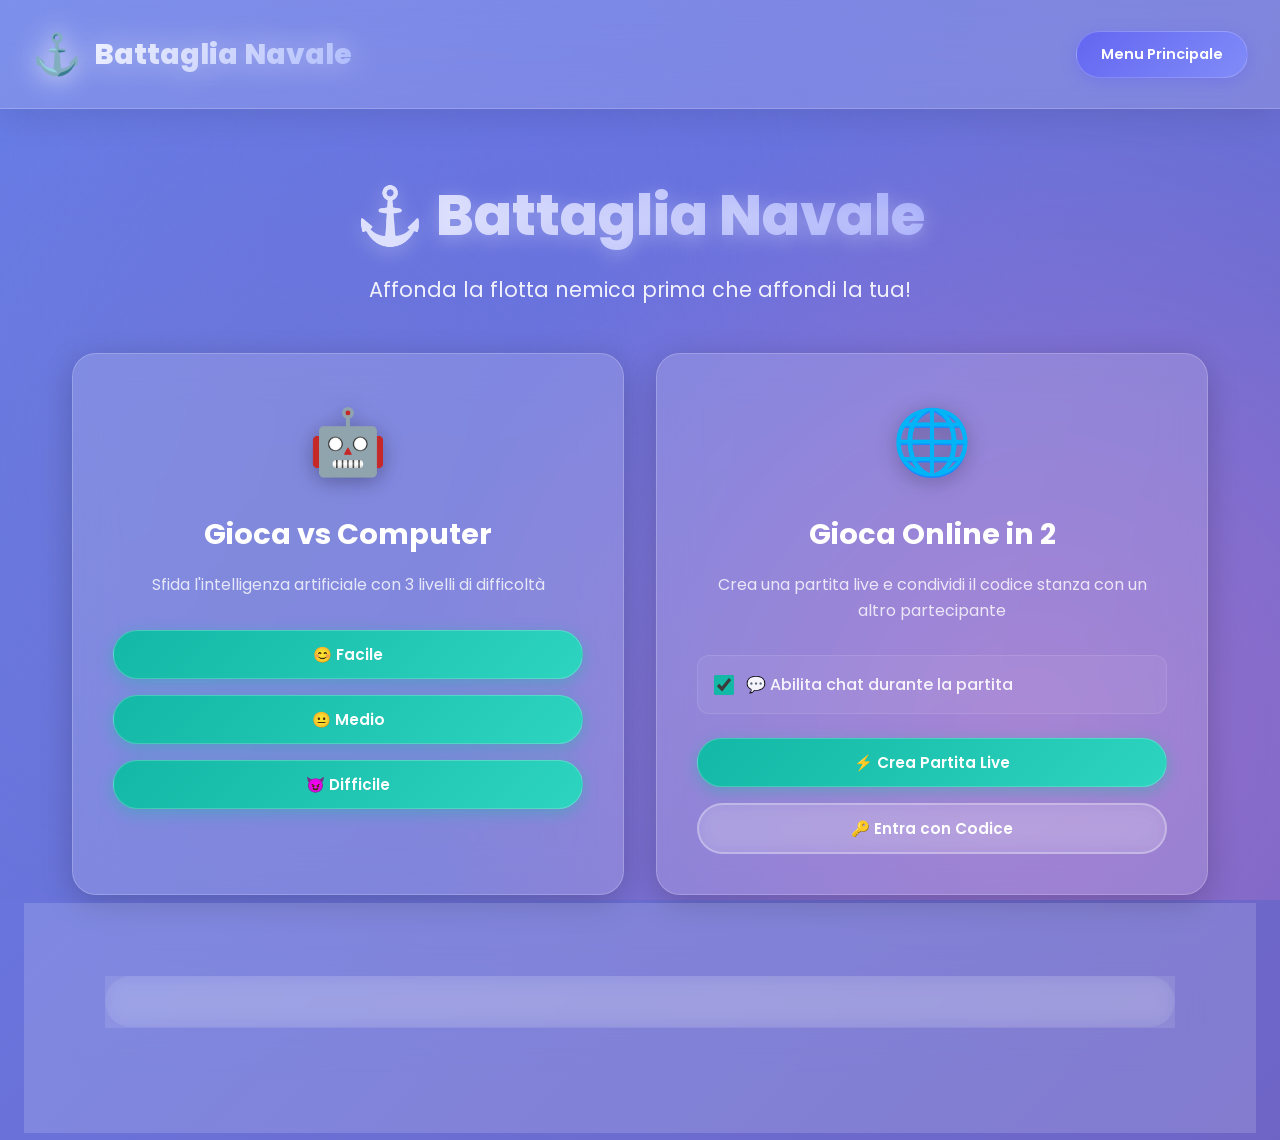
==== commit 676e291d: "prova debug" ====
--- a/frontend/index.html
+++ b/frontend/index.html
@@ -14,7 +14,7 @@
     
     <title>Battaglia Navale</title>
     
-    <link rel="stylesheet" href="css/style.css?v=2.1">
+    <link rel="stylesheet" href="css/style.css?v=2">
     <link rel="icon" type="image/svg+xml" href="data:image/svg+xml,<svg xmlns='http://www.w3.org/2000/svg' viewBox='0 0 100 100'><text y='.9em' font-size='90'>⚓</text></svg>">
 </head>
 <body>
@@ -100,103 +100,77 @@
             </div>
         </div>
 
+        <!-- Setup Screen -->
         <div id="setupScreen" class="screen">
             <div class="setup-container">
-                <div class="setup-header">
-                    <h2 class="setup-title">Posiziona le tue navi</h2>
-                    <p class="setup-subtitle">Clicca su una nave e poi sulla griglia per posizionarla</p>
-                    <div id="onlineSetupInfo" class="online-setup-info" style="display: none;">
-                        <strong>Partita live:</strong> condividi il codice
-                        <span id="activeRoomCode" style="font-weight: bold; font-size: 1.2em; color: #6366f1;">-</span>
-                        <button class="btn btn-copy" id="copySetupCodeBtn" title="Copia codice">📋 Copia</button>
-                        con l'altro partecipante
+                <h2 class="setup-title">Posiziona le tue navi</h2>
+                
+                <div class="online-setup-info" id="onlineSetupInfo" style="display: none;">
+                    <div class="room-code-display">
+                        <span>Codice Stanza:</span>
+                        <strong id="activeRoomCode">-</strong>
+                        <button class="btn btn-secondary btn-sm" onclick="app.copyRoomCode('activeRoomCode')">
+                            📋 Copia
+                        </button>
+                    </div>
+                </div>
+
+                <div class="placement-mode-selector">
+                    <button class="btn btn-primary mode-btn active" data-mode="quick">
+                        ⚡ Modalità Rapida
+                    </button>
+                    <button class="btn btn-secondary mode-btn" data-mode="manual">
+                        ✋ Modalità Manuale
+                    </button>
+                </div>
+
+                <div class="mode-description" id="modeDescription">
+                    <p><strong>Modalità Rapida:</strong> Clicca una cella per posizionare la nave selezionata</p>
+                </div>
+
+                <div class="manual-selection-info" id="manualSelectionInfo" style="display: none;">
+                    <div class="selection-counter" id="selectionCounter">0/5 celle selezionate</div>
+                    <div class="selection-hint" id="selectionHint">Seleziona le celle sulla stessa riga o colonna</div>
+                    <div class="manual-actions">
+                        <button class="btn btn-secondary" id="cancelSelectionBtn">Annulla</button>
+                        <button class="btn btn-primary" id="confirmPlacementBtn" disabled>Conferma</button>
                     </div>
                 </div>
 
                 <div class="setup-content">
-                    <div class="ships-panel">
-                        <h3>Flotta Disponibile</h3>
-                        <div id="shipsList" class="ships-selection"></div>
-                        <div class="setup-controls">
+                    <div class="setup-grid-section">
+                        <div id="setupGrid" class="grid grid-large"></div>
+                    </div>
+
+                    <div class="setup-ships-section">
+                        <h3>Flotta</h3>
+                        <ul class="ships-list" id="shipsList"></ul>
+                        
+                        <div class="setup-actions">
                             <button class="btn btn-secondary" id="rotateBtn">
-                                🔄 Ruota Nave
+                                🔄 Ruota
                             </button>
                             <button class="btn btn-secondary" id="randomBtn">
-                                🎲 Posizionamento Casuale
+                                🎲 Casuale
                             </button>
                             <button class="btn btn-primary" id="startGameBtn" disabled>
                                 ▶️ Inizia Partita
                             </button>
                         </div>
                     </div>
-
-                    <div class="setup-grid-container">
-                        <div id="setupGrid" class="grid"></div>
-                        <div class="setup-legend">
-                            <div class="legend-item">
-                                <div class="legend-color" style="background: linear-gradient(135deg, rgba(51, 65, 85, 0.9) 0%, rgba(30, 41, 59, 0.9) 100%);"></div>
-                                <span>Nave posizionata</span>
-                            </div>
-                            <div class="legend-item">
-                                <div class="legend-color" style="background: linear-gradient(135deg, #0ea5e9 0%, #0284c7 100%);"></div>
-                                <span>Acqua</span>
-                            </div>
-                        </div>
-                    </div>
-
-                    <div class="placement-mode-panel">
-                        <h3>Modalità Posizionamento</h3>
-                        <div class="placement-mode-toggle">
-                            <label class="mode-option">
-                                <input type="radio" name="placementMode" value="quick" checked>
-                                <div class="mode-content">
-                                    <span class="mode-icon">⚡</span>
-                                    <div>
-                                        <strong>Rapido</strong>
-                                        <small>1 click, posizionamento automatico</small>
-                                    </div>
-                                </div>
-                            </label>
-                            <label class="mode-option">
-                                <input type="radio" name="placementMode" value="manual">
-                                <div class="mode-content">
-                                    <span class="mode-icon">✋</span>
-                                    <div>
-                                        <strong>Manuale</strong>
-                                        <small>Seleziona ogni cella della nave</small>
-                                    </div>
-                                </div>
-                            </label>
-                        </div>
-                        
-                        <div id="manualModeControls" style="display: none;">
-                            <div class="selection-counter" id="selectionCounter">
-                                0/5 celle selezionate
-                            </div>
-                            <div class="selection-hint" id="selectionHint">
-                                Seleziona le celle sulla stessa riga o colonna
-                            </div>
-                            <div class="manual-controls">
-                                <button class="btn btn-secondary" id="cancelSelectionBtn">
-                                    ❌ Annulla
-                                </button>
-                                <button class="btn btn-primary" id="confirmPlacementBtn" disabled>
-                                    ✓ Conferma Posizionamento
-                                </button>
-                            </div>
-                        </div>
-                    </div>
-                </div>
-            </div>
-        </div>
-
+                </div>
+            </div>
+        </div>
+
+        <!-- Game Screen -->
         <div id="gameScreen" class="screen">
             <div class="game-container">
-                <div class="online-status-bar" id="onlineStatusBar" style="display: none;">
-                    <div>
-                        <strong>Codice stanza:</strong>
-                        <span id="gameRoomCode" style="font-weight: bold; font-size: 1.1em; color: #6366f1;">-</span>
-                        <button class="btn btn-copy btn-copy-small" id="copyGameCodeBtn" title="Copia codice">📋</button>
+                <div id="onlineStatusBar" class="online-status-bar" style="display: none;">
+                    <div><strong>Partita Online</strong></div>
+                    <div><strong>Codice:</strong> <span id="gameRoomCode">-</span>
+                        <button class="btn btn-secondary btn-sm" onclick="app.copyRoomCode('gameRoomCode')">
+                            📋
+                        </button>
                     </div>
                     <div><strong>Stato:</strong> <span id="connectionStatus">Connesso</span></div>
                 </div>
@@ -295,6 +269,7 @@
             </div>
         </div>
 
+        <!-- Modals -->
         <div id="privateRoomModal" class="modal" style="display: none;">
             <div class="modal-content">
                 <h2>🔑 Entra in una partita live</h2>
@@ -338,6 +313,7 @@
                 </div>
             </div>
         </div>
+
         <div id="opponentSlotModal" class="modal" style="display: none;">
             <div class="modal-content slot-machine-modal">
                 <h2 class="slot-machine-title">😱 Che disdetta!</h2>
@@ -365,7 +341,6 @@
             </div>
         </div>
 
-
         <div id="gameOverModal" class="modal" style="display: none;">
             <div class="modal-content">
                 <h2 id="gameOverTitle">Partita Terminata</h2>
@@ -383,6 +358,7 @@
 
     <div id="toastContainer" class="toast-container"></div>
 
+    <!-- JavaScript files -->
     <script src="js/peerjs.min.js?v=2"></script>
     <script src="js/utils.js?v=2"></script>
     <script src="js/ship.js?v=2"></script>
--- a/frontend/css/style.css
+++ b/frontend/css/style.css
@@ -428,13 +428,13 @@
     background: rgba(0, 0, 0, 0.2);
     padding: 2px;
     border-radius: 12px;
-    max-width: 320px;
+    max-width: 260px;
     width: 100%;
     box-shadow: inset 0 2px 10px rgba(0, 0, 0, 0.2);
 }
 
 .grid-large {
-    max-width: 320px;
+    max-width: 260px;
     width: 100%;
 }
 
@@ -773,17 +773,17 @@
     list-style: none;
     display: flex;
     flex-wrap: wrap;
-    gap: 0.3rem;
+    gap: 0.2rem;
     justify-content: center;
 }
 
 .ships-list-compact .ship-item {
     display: flex;
     align-items: center;
-    gap: 0.3rem;
-    padding: 0.25rem 0.4rem;
+    gap: 0.2rem;
+    padding: 0.15rem 0.3rem;
     background: rgba(255, 255, 255, 0.05);
-    border-radius: 6px;
+    border-radius: 4px;
     border: 1px solid rgba(255, 255, 255, 0.1);
     transition: all 0.3s ease;
     flex: 0 0 auto;
@@ -806,25 +806,25 @@
 .ships-list-compact .ship-name {
     font-weight: 600;
     color: white;
-    font-size: 0.65rem;
+    font-size: 0.55rem;
     flex: 1;
 }
 
 .ships-list-compact .ship-size {
     background: linear-gradient(135deg, var(--primary-color) 0%, var(--primary-light) 100%);
     color: white;
-    padding: 0.2rem 0.4rem;
-    border-radius: 10px;
-    font-size: 0.6rem;
+    padding: 0.15rem 0.3rem;
+    border-radius: 8px;
+    font-size: 0.5rem;
     font-weight: 700;
     box-shadow: 0 2px 8px rgba(99, 102, 241, 0.3);
     border: 1px solid rgba(255, 255, 255, 0.2);
-    min-width: 20px;
+    min-width: 18px;
     text-align: center;
 }
 
 .ships-list-compact .ship-status {
-    font-size: 1rem;
+    font-size: 0.85rem;
     filter: drop-shadow(0 2px 5px rgba(0, 0, 0, 0.3));
 }
 
@@ -1170,11 +1170,11 @@
     }
     
     .grid {
-        max-width: 300px;
+        max-width: 240px;
     }
     
     .grid-large {
-        max-width: 300px;
+        max-width: 240px;
     }
 }
 
@@ -1184,11 +1184,11 @@
     }
     
     .grid {
-        max-width: 280px;
+        max-width: 230px;
     }
     
     .grid-large {
-        max-width: 280px;
+        max-width: 230px;
     }
 }
 
@@ -1221,6 +1221,20 @@
 
     .sidebar {
         grid-row: 1;
+    }
+
+    .setup-content {
+        grid-template-columns: 1fr;
+        gap: 1.5rem;
+    }
+
+    .setup-ships-section {
+        position: relative;
+        top: 0;
+    }
+
+    .setup-grid-section .grid {
+        max-width: 500px;
     }
 }
 
@@ -1554,7 +1568,8 @@
     font-size: 2rem;
     font-weight: 700;
     color: white;
-    margin-bottom: 0.5rem;
+    margin-bottom: 1.5rem;
+    text-align: center;
 }
 
 .setup-subtitle {
@@ -1562,11 +1577,78 @@
     color: rgba(255, 255, 255, 0.8);
 }
 
+.online-setup-info {
+    background: rgba(99, 102, 241, 0.15);
+    padding: 1rem;
+    border-radius: 12px;
+    margin-bottom: 1.5rem;
+    border: 1px solid rgba(99, 102, 241, 0.3);
+}
+
+.room-code-display {
+    display: flex;
+    align-items: center;
+    justify-content: center;
+    gap: 0.75rem;
+    color: white;
+    font-size: 1rem;
+}
+
+.room-code-display strong {
+    font-size: 1.2rem;
+    color: var(--secondary-light);
+    font-weight: 700;
+    letter-spacing: 2px;
+}
+
 .setup-content {
     display: grid;
-    grid-template-columns: 320px 1fr 320px;
-    gap: 2rem;
+    grid-template-columns: 1fr 350px;
+    gap: 2.5rem;
     align-items: start;
+    max-width: 1400px;
+    margin: 0 auto;
+}
+
+.setup-grid-section {
+    display: flex;
+    flex-direction: column;
+    align-items: center;
+    justify-content: center;
+    gap: 1rem;
+}
+
+.setup-grid-section .grid {
+    width: 100%;
+    max-width: 600px;
+}
+
+.setup-ships-section {
+    background: rgba(255, 255, 255, 0.08);
+    backdrop-filter: blur(10px);
+    padding: 1.5rem;
+    border-radius: 20px;
+    border: 1px solid rgba(255, 255, 255, 0.15);
+    position: sticky;
+    top: 2rem;
+}
+
+.setup-ships-section h3 {
+    font-size: 1.2rem;
+    margin-bottom: 1rem;
+    color: white;
+    text-align: center;
+}
+
+.setup-actions {
+    display: flex;
+    flex-direction: column;
+    gap: 0.75rem;
+    margin-top: 1.5rem;
+}
+
+.setup-actions .btn {
+    width: 100%;
 }
 
 .ships-panel {
@@ -1585,6 +1667,52 @@
 
 .ships-selection {
     margin-bottom: 1.5rem;
+}
+
+/* Placement Mode Selector */
+.placement-mode-selector {
+    display: flex;
+    gap: 1rem;
+    margin-bottom: 1.5rem;
+    justify-content: center;
+}
+
+.placement-mode-selector .mode-btn {
+    flex: 1;
+    max-width: 200px;
+}
+
+.mode-description {
+    background: rgba(99, 102, 241, 0.15);
+    padding: 1rem;
+    border-radius: 12px;
+    text-align: center;
+    margin-bottom: 1.5rem;
+    border: 1px solid rgba(99, 102, 241, 0.3);
+}
+
+.mode-description p {
+    margin: 0;
+    color: rgba(255, 255, 255, 0.9);
+    font-size: 0.95rem;
+}
+
+.manual-selection-info {
+    background: rgba(255, 193, 7, 0.15);
+    padding: 1rem;
+    border-radius: 12px;
+    margin-bottom: 1.5rem;
+    border: 1px solid rgba(255, 193, 7, 0.3);
+}
+
+.manual-actions {
+    display: flex;
+    gap: 0.75rem;
+    margin-top: 0.75rem;
+}
+
+.manual-actions .btn {
+    flex: 1;
 }
 
 /* Placement Mode Panel */
@@ -1792,6 +1920,12 @@
     justify-content: center;
     z-index: 1000;
     animation: fadeIn 0.3s ease;
+}
+
+/* Modal avversario con z-index più alto per essere sempre visibile */
+#opponentSlotModal {
+    z-index: 1100;
+    background: rgba(0, 0, 0, 0.85);
 }
 
 @keyframes fadeIn {
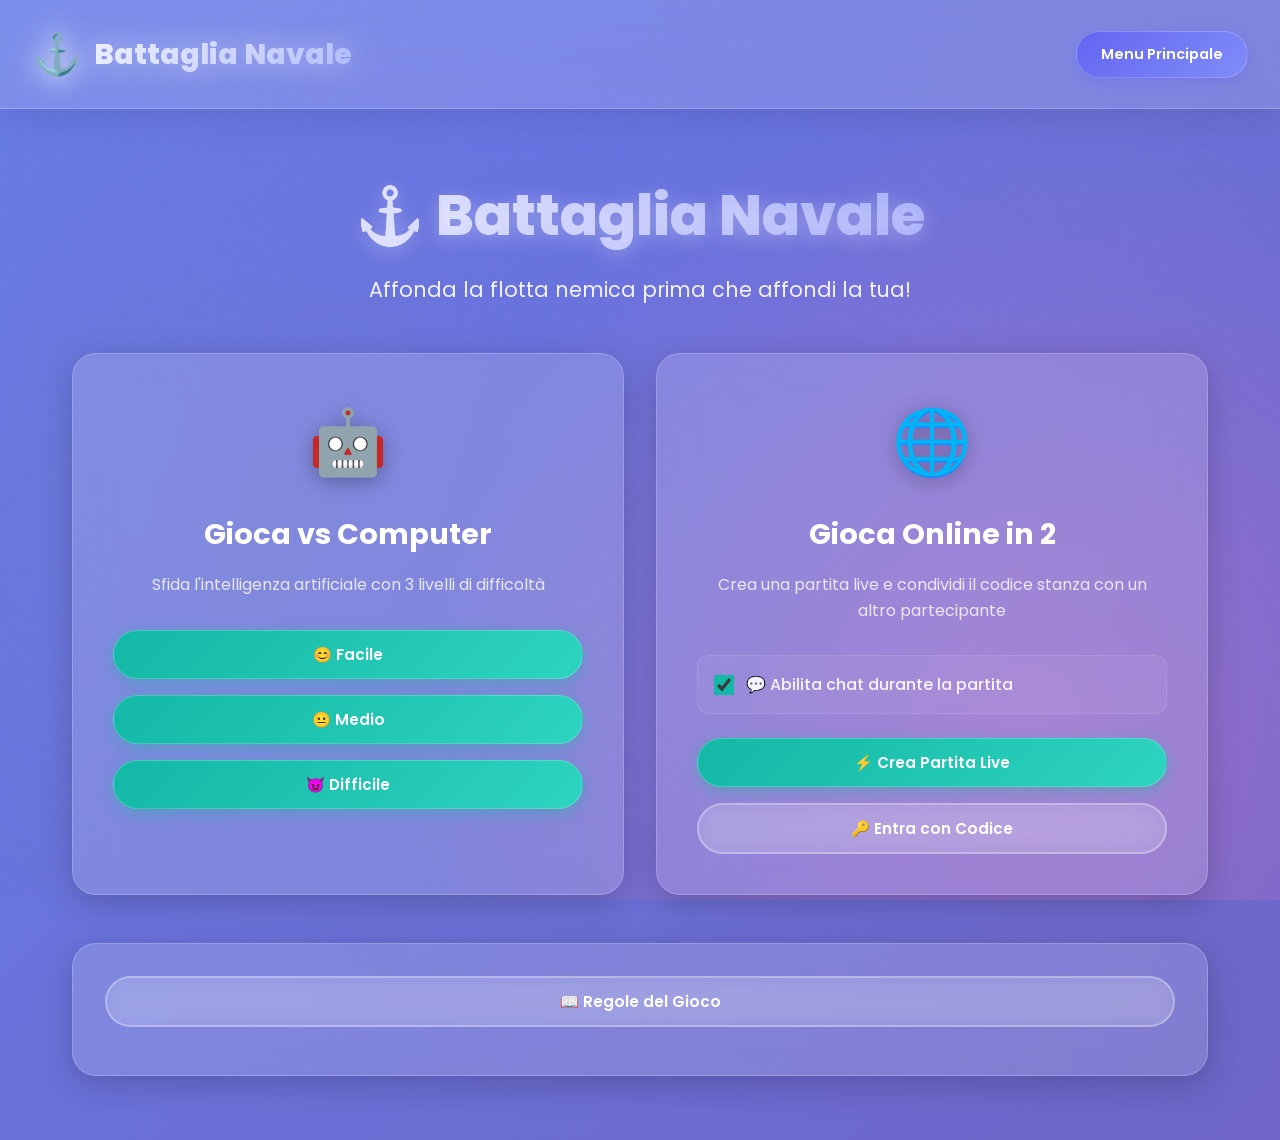
==== commit 941201bc: "debug avanzato" ====
--- a/frontend/index.html
+++ b/frontend/index.html
@@ -14,7 +14,7 @@
     
     <title>Battaglia Navale</title>
     
-    <link rel="stylesheet" href="css/style.css?v=2">
+    <link rel="stylesheet" href="css/style.css?v=3">
     <link rel="icon" type="image/svg+xml" href="data:image/svg+xml,<svg xmlns='http://www.w3.org/2000/svg' viewBox='0 0 100 100'><text y='.9em' font-size='90'>⚓</text></svg>">
 </head>
 <body>
@@ -359,16 +359,16 @@
     <div id="toastContainer" class="toast-container"></div>
 
     <!-- JavaScript files -->
-    <script src="js/peerjs.min.js?v=2"></script>
-    <script src="js/utils.js?v=2"></script>
-    <script src="js/ship.js?v=2"></script>
-    <script src="js/grid.js?v=2"></script>
-    <script src="js/ai.js?v=2"></script>
-    <script src="js/game-engine.js?v=2"></script>
-    <script src="js/ui.js?v=2"></script>
-    <script src="js/placement-modes.js?v=2"></script>
-    <script src="js/slot-machine.js?v=2"></script>
-    <script src="js/peer-multiplayer.js?v=2"></script>
-    <script src="js/app.js?v=2"></script>
+    <script src="js/peerjs.min.js?v=3"></script>
+    <script src="js/utils.js?v=3"></script>
+    <script src="js/ship.js?v=3"></script>
+    <script src="js/grid.js?v=3"></script>
+    <script src="js/ai.js?v=3"></script>
+    <script src="js/game-engine.js?v=3"></script>
+    <script src="js/ui.js?v=3"></script>
+    <script src="js/placement-modes.js?v=3"></script>
+    <script src="js/slot-machine.js?v=3"></script>
+    <script src="js/peer-multiplayer.js?v=3"></script>
+    <script src="js/app.js?v=3"></script>
 </body>
 </html>
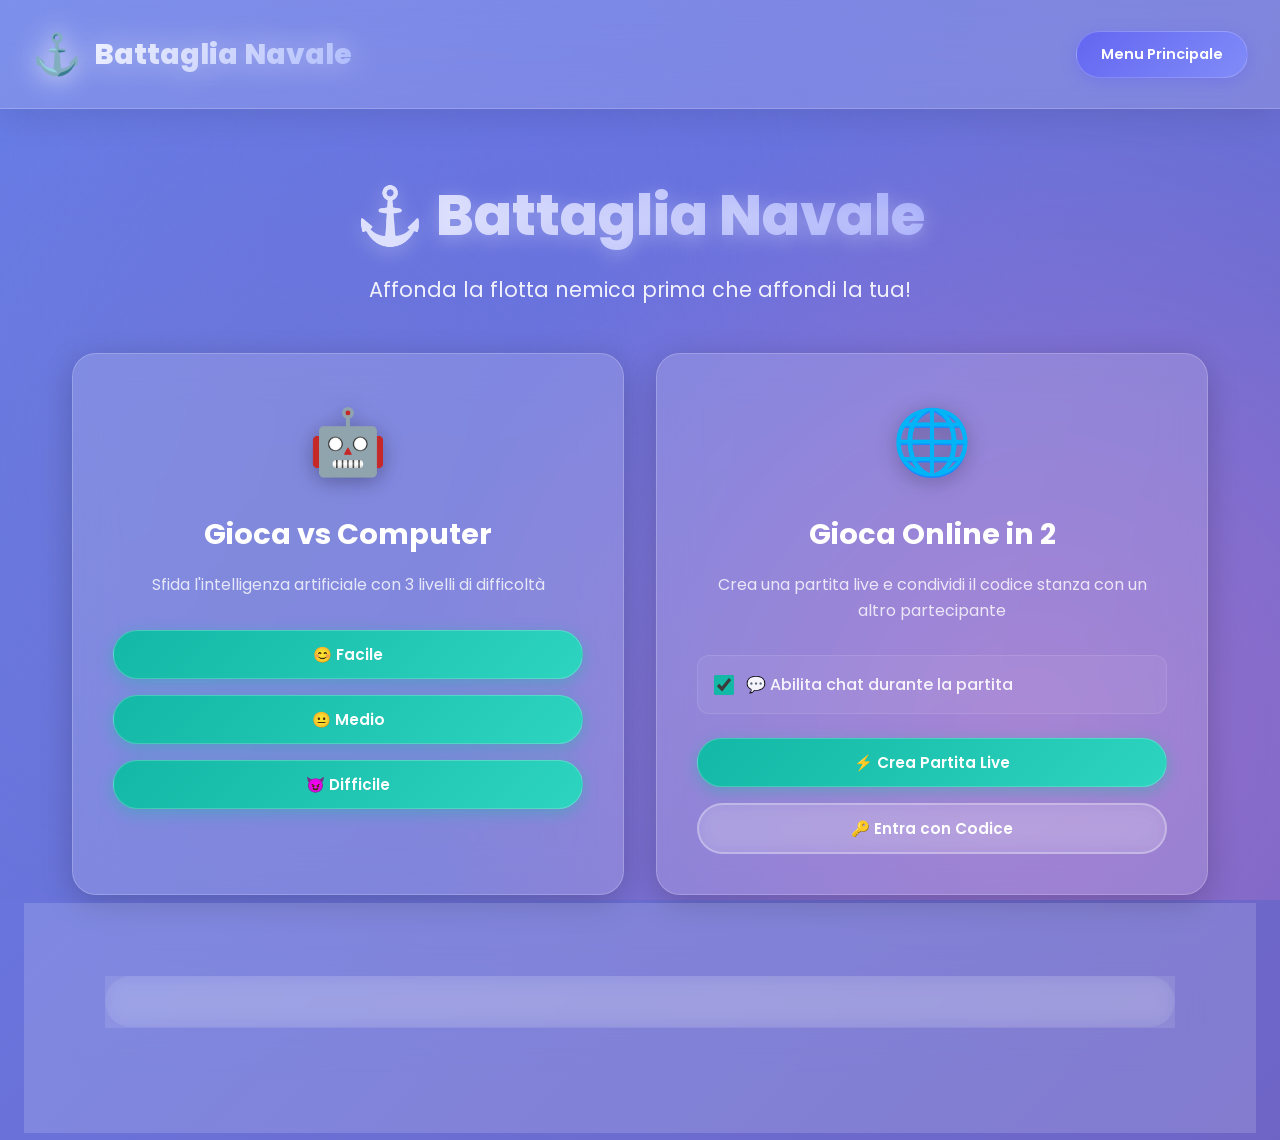
==== commit 93ecf0d0: "tentativo 1111" ====
--- a/frontend/index.html
+++ b/frontend/index.html
@@ -359,16 +359,16 @@
     <div id="toastContainer" class="toast-container"></div>
 
     <!-- JavaScript files -->
-    <script src="js/peerjs.min.js?v=3"></script>
-    <script src="js/utils.js?v=3"></script>
-    <script src="js/ship.js?v=3"></script>
-    <script src="js/grid.js?v=3"></script>
-    <script src="js/ai.js?v=3"></script>
-    <script src="js/game-engine.js?v=3"></script>
-    <script src="js/ui.js?v=3"></script>
-    <script src="js/placement-modes.js?v=3"></script>
-    <script src="js/slot-machine.js?v=3"></script>
-    <script src="js/peer-multiplayer.js?v=3"></script>
-    <script src="js/app.js?v=3"></script>
+    <script src="js/peerjs.min.js?v=4"></script>
+    <script src="js/utils.js?v=4"></script>
+    <script src="js/ship.js?v=4"></script>
+    <script src="js/grid.js?v=4"></script>
+    <script src="js/ai.js?v=4"></script>
+    <script src="js/game-engine.js?v=4"></script>
+    <script src="js/ui.js?v=4"></script>
+    <script src="js/placement-modes.js?v=4"></script>
+    <script src="js/slot-machine.js?v=4"></script>
+    <script src="js/peer-multiplayer.js?v=4"></script>
+    <script src="js/app.js?v=4"></script>
 </body>
 </html>
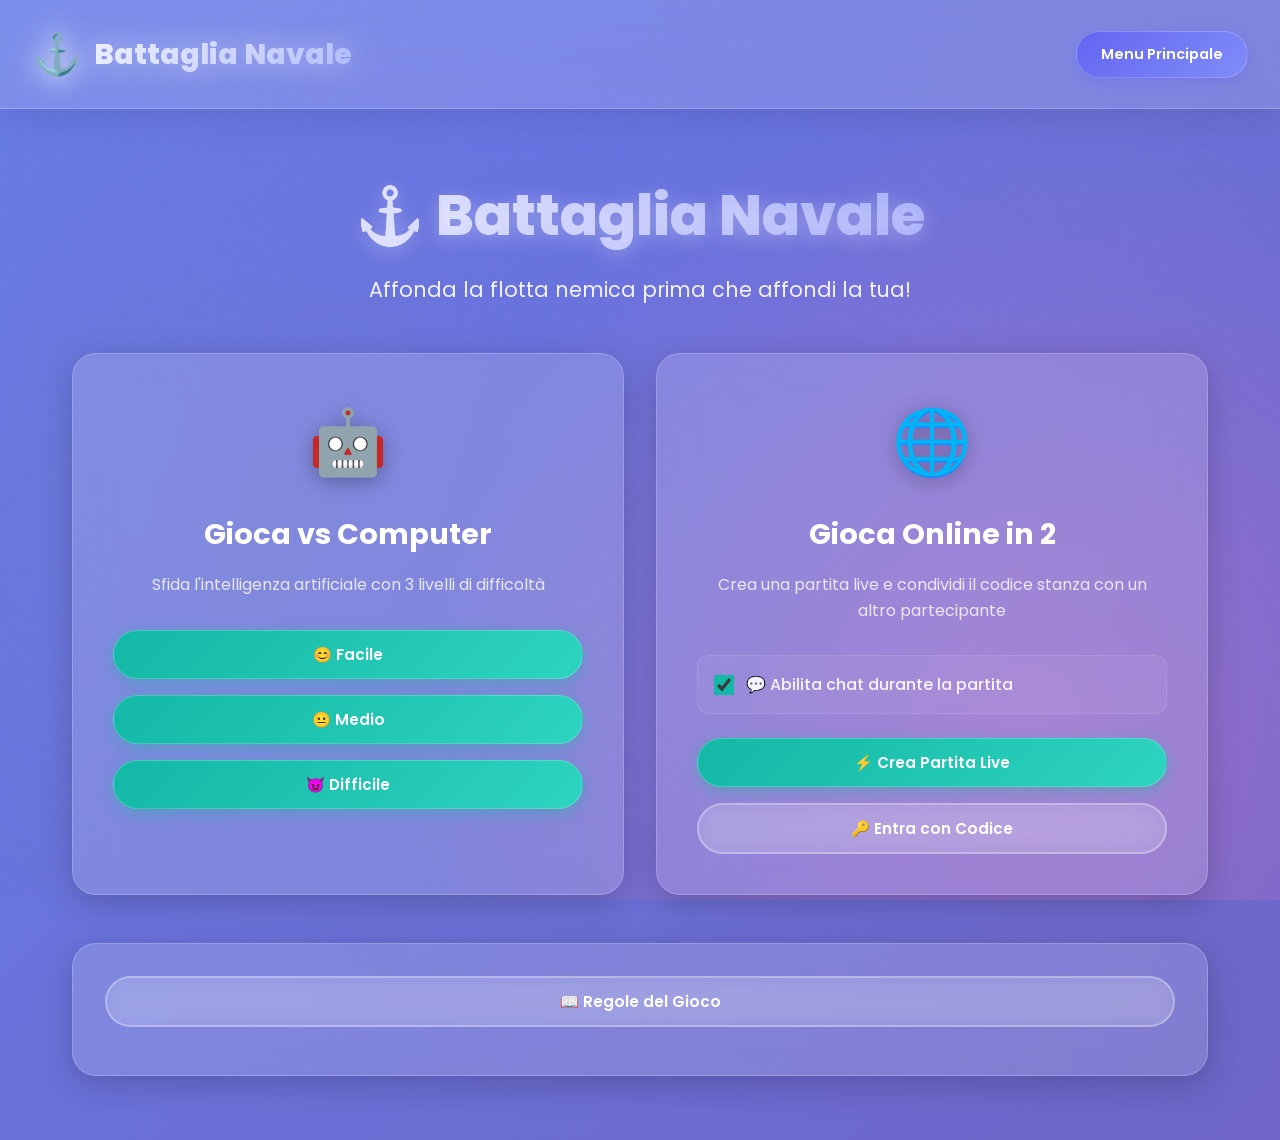
==== commit 5f395fb2: "funziona" ====
--- a/frontend/index.html
+++ b/frontend/index.html
@@ -359,16 +359,16 @@
     <div id="toastContainer" class="toast-container"></div>
 
     <!-- JavaScript files -->
-    <script src="js/peerjs.min.js?v=4"></script>
-    <script src="js/utils.js?v=4"></script>
-    <script src="js/ship.js?v=4"></script>
-    <script src="js/grid.js?v=4"></script>
-    <script src="js/ai.js?v=4"></script>
-    <script src="js/game-engine.js?v=4"></script>
-    <script src="js/ui.js?v=4"></script>
-    <script src="js/placement-modes.js?v=4"></script>
-    <script src="js/slot-machine.js?v=4"></script>
-    <script src="js/peer-multiplayer.js?v=4"></script>
-    <script src="js/app.js?v=4"></script>
+    <script src="js/peerjs.min.js?v=5"></script>
+    <script src="js/utils.js?v=5"></script>
+    <script src="js/ship.js?v=5"></script>
+    <script src="js/grid.js?v=5"></script>
+    <script src="js/ai.js?v=5"></script>
+    <script src="js/game-engine.js?v=5"></script>
+    <script src="js/ui.js?v=5"></script>
+    <script src="js/placement-modes.js?v=5"></script>
+    <script src="js/slot-machine.js?v=5"></script>
+    <script src="js/peer-multiplayer.js?v=5"></script>
+    <script src="js/app.js?v=5"></script>
 </body>
 </html>
